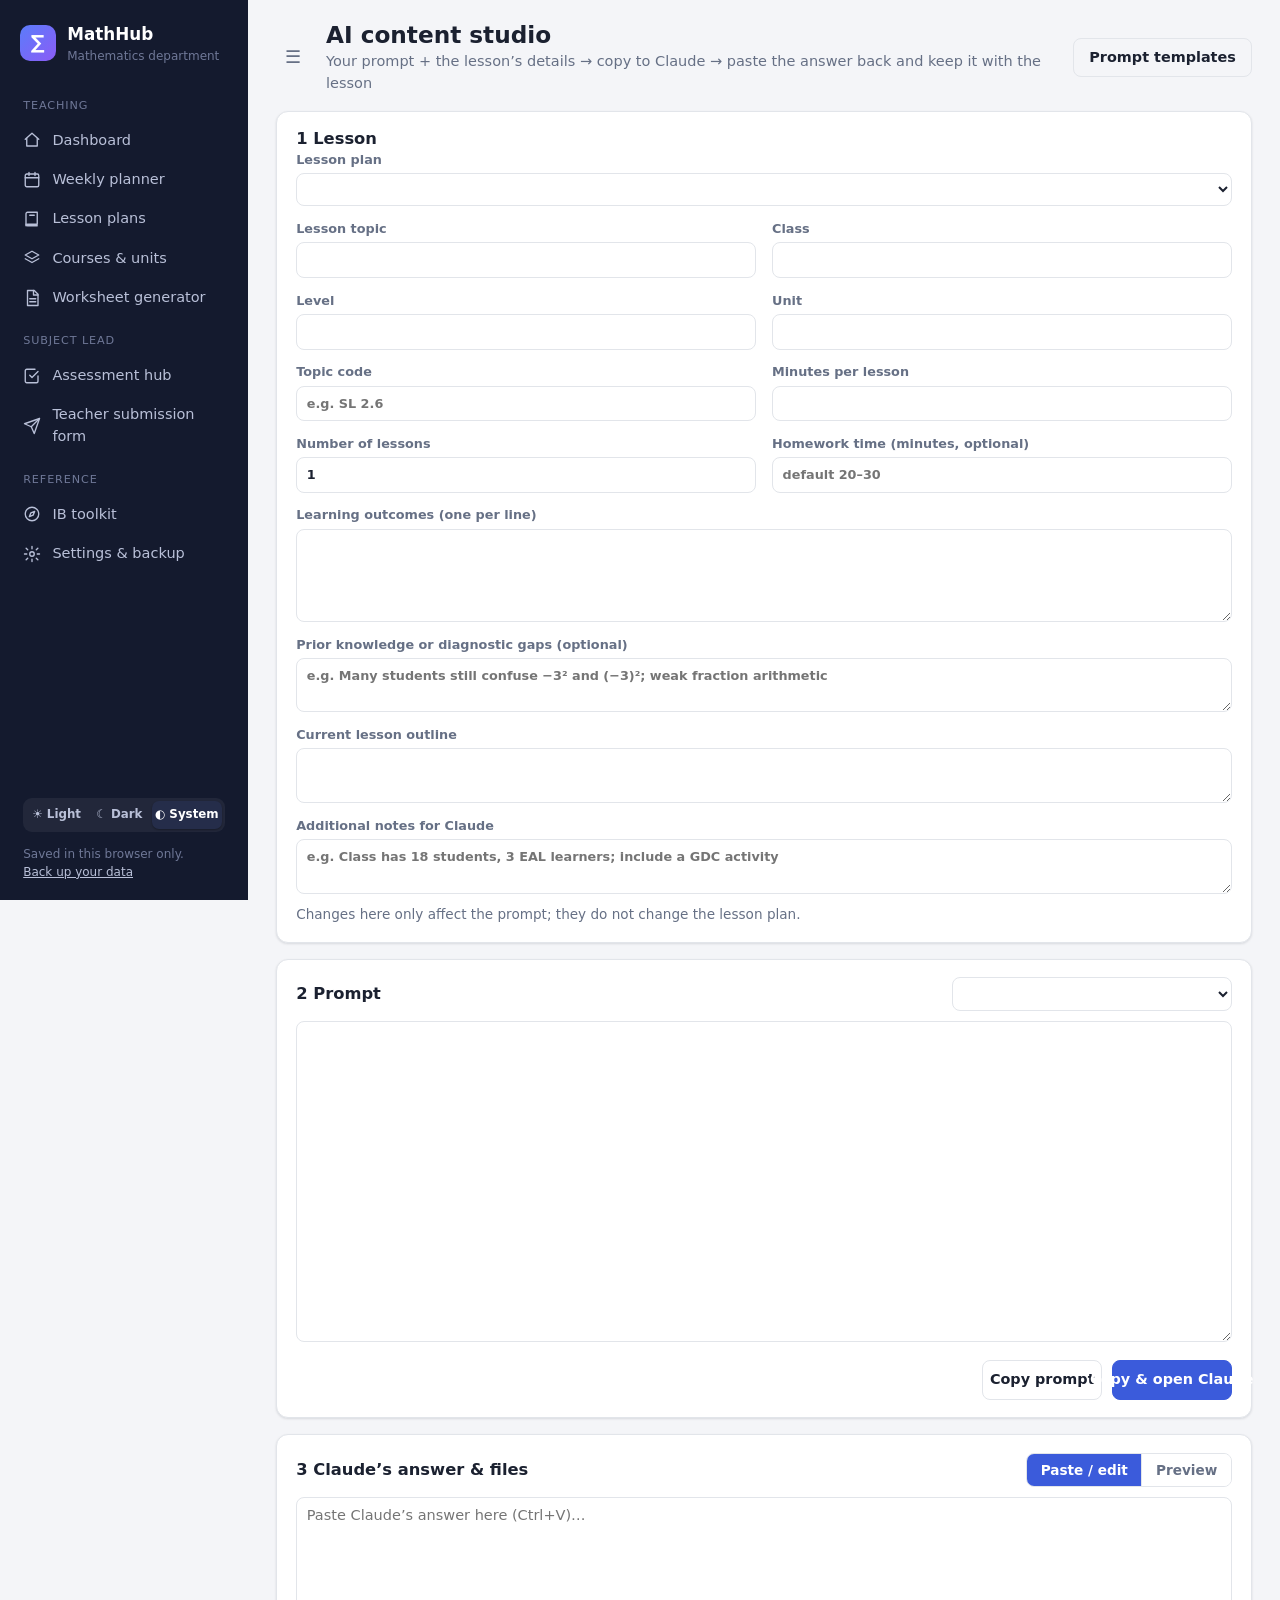
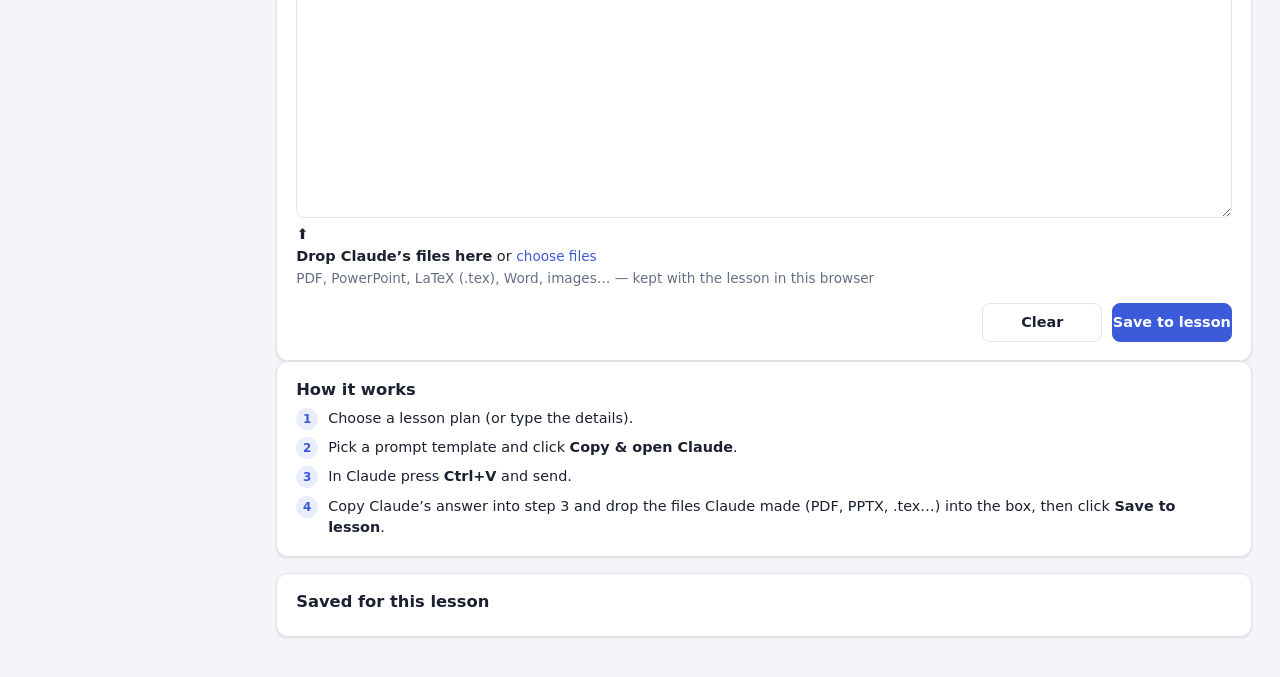
==== ai.html @ 3f156310 "Add files via upload" ====
<!DOCTYPE html>
<html lang="en">
<head>
  <meta charset="UTF-8">
  <meta name="viewport" content="width=device-width, initial-scale=1">
  <title>AI content studio · MathHub</title>
  <link rel="stylesheet" href="assets/css/style.css">
  <script>try{var t=localStorage.getItem("mathhub.theme");if(t==="light"||t==="dark")document.documentElement.dataset.theme=t;}catch(e){}</script>
</head>
<body data-page="ai">
<div class="app">
  <aside class="sidebar" id="sidebar"></aside>
  <div class="main">
    <header class="topbar">
      <button class="icon-btn menu-btn" id="menuBtn" aria-label="Open menu">☰</button>
      <div class="topbar-title">
        <h1>AI content studio</h1>
        <p class="muted">Your prompt + the lesson’s details → copy to Claude → paste the answer back and keep it with the lesson</p>
      </div>
      <div class="topbar-actions">
        <button class="btn btn-ghost" id="manageTpl">Prompt templates</button>
      </div>
    </header>
    <main class="content">
      <div class="bl-layout">
        <div class="stack">
          <section class="card">
            <h2 class="bl-step"><span>1</span> Lesson</h2>
            <div class="form-grid">
              <label class="span-2">Lesson plan<select id="fLesson"></select></label>
              <label>Lesson topic<input data-v="topic"></label>
              <label>Class<input data-v="class"></label>
              <label>Level<input data-v="level"></label>
              <label>Unit<input data-v="unit"></label>
              <label>Topic code<input data-v="code" placeholder="e.g. SL 2.6"></label>
              <label>Minutes per lesson<input data-v="duration" type="number" min="5" step="5"></label>
              <label>Number of lessons<input data-v="lessons" type="number" min="1" max="20" value="1"></label>
              <label>Homework time (minutes, optional)<input data-v="homework" placeholder="default 20–30"></label>
              <label class="span-2">Learning outcomes (one per line)<textarea data-v="outcomes" rows="4"></textarea></label>
              <label class="span-2">Prior knowledge or diagnostic gaps (optional)<textarea data-v="prior" rows="2" placeholder="e.g. Many students still confuse −3² and (−3)²; weak fraction arithmetic"></textarea></label>
              <label class="span-2">Current lesson outline<textarea data-v="outline" rows="2"></textarea></label>
              <label class="span-2">Additional notes for Claude<textarea data-v="extra" rows="2" placeholder="e.g. Class has 18 students, 3 EAL learners; include a GDC activity"></textarea></label>
            </div>
            <p class="muted small" style="margin:.6rem 0 0">Changes here only affect the prompt; they do not change the lesson plan.</p>
          </section>

          <section class="card">
            <div class="card-head" style="margin-bottom:.6rem">
              <h2 class="bl-step"><span>2</span> Prompt</h2>
              <select id="fTemplate" aria-label="Prompt template" style="max-width:280px"></select>
            </div>
            <div id="missing"></div>
            <textarea id="promptOut" rows="14" readonly aria-label="Prompt to send to Claude"></textarea>
            <div class="form-row" style="margin-top:.7rem;align-items:center">
              <span class="small muted" id="promptInfo"></span>
              <span class="grow"></span>
              <button class="btn btn-ghost" id="copyPrompt" style="flex:0">Copy prompt</button>
              <button class="btn btn-primary" id="copyOpen" style="flex:0">Copy &amp; open Claude</button>
            </div>
          </section>

          <section class="card">
            <div class="card-head" style="margin-bottom:.6rem">
              <h2 class="bl-step"><span>3</span> Claude’s answer &amp; files</h2>
              <div class="seg" id="viewSeg" role="group" aria-label="View">
                <button type="button" data-view="edit" class="active">Paste / edit</button>
                <button type="button" data-view="preview">Preview</button>
              </div>
            </div>
            <textarea id="result" rows="14" placeholder="Paste Claude’s answer here (Ctrl+V)…"></textarea>
            <div id="resultPreview" class="md-view" hidden></div>
            <div class="dropzone" id="dropzone" tabindex="0" role="button" aria-label="Add files from Claude">
              <input type="file" id="fileInput" multiple hidden>
              <div class="dz-icon" aria-hidden="true">⬆</div>
              <div><strong>Drop Claude’s files here</strong> or <span class="link">choose files</span></div>
              <div class="small muted">PDF, PowerPoint, LaTeX (.tex), Word, images… — kept with the lesson in this browser</div>
            </div>
            <ul class="file-list" id="pending"></ul>
            <div class="form-row" style="margin-top:.7rem;justify-content:flex-end">
              <button class="btn btn-ghost" id="clearResult" style="flex:0">Clear</button>
              <button class="btn btn-primary" id="saveResult" style="flex:0">Save to lesson</button>
            </div>
          </section>
        </div>

        <aside class="stack bl-side">
          <section class="card">
            <h2 style="margin-bottom:.5rem">How it works</h2>
            <ol class="steps" style="margin:0">
              <li>Choose a lesson plan (or type the details).</li>
              <li>Pick a prompt template and click <strong>Copy &amp; open Claude</strong>.</li>
              <li>In Claude press <strong>Ctrl+V</strong> and send.</li>
              <li>Copy Claude’s answer into step 3 and drop the files Claude made (PDF, PPTX, .tex…) into the box, then click <strong>Save to lesson</strong>.</li>
            </ol>
          </section>
          <section class="card">
            <h2 style="margin-bottom:.4rem">Saved for this lesson</h2>
            <div id="saved"></div>
          </section>
        </aside>
      </div>
    </main>
  </div>
</div>
<script src="assets/js/core.js"></script>
<script src="assets/js/curricula.js"></script>
<script src="assets/js/prompts.js"></script>
<script src="assets/js/ai.js"></script>
</body>
</html>
---- assets/css/style.css ----
/* ============================================================
   MathHub — shared styles
   ============================================================ */
:root {
  --bg: #f4f5f8;
  --surface: #ffffff;
  --surface-2: #f7f8fa;
  --surface-3: #eef0f4;
  --text: #1b2130;
  --muted: #667085;
  --faint: #98a2b3;
  --border: #e2e5ea;
  --primary: #3b5bdb;
  --primary-hover: #2f4bc2;
  --primary-soft: #eaeefc;
  --on-primary: #ffffff;
  --danger: #d64545;
  --danger-soft: #fdecec;
  --success: #23945f;
  --success-soft: #e5f5ec;
  --warning: #b86e00;
  --warning-soft: #fdf3e1;
  --info: #2574b8;
  --info-soft: #e6f0fa;
  --sidebar-bg: #141a2e;
  --sidebar-text: #b9c0d8;
  --sidebar-muted: #6f7897;
  --sidebar-active: #252d4a;
  --radius: 12px;
  --radius-sm: 8px;
  --shadow: 0 1px 2px rgba(16, 24, 40, .05), 0 1px 3px rgba(16, 24, 40, .07);
  --shadow-lg: 0 24px 48px rgba(16, 24, 40, .22);
  color-scheme: light;
}
/* Dark palette: chosen explicitly (data-theme="dark"), or by the system unless Light was chosen. */
:root[data-theme="dark"] {
  --bg: #0f1320;
  --surface: #171c2b;
  --surface-2: #1c2233;
  --surface-3: #242b3f;
  --text: #e6e9f2;
  --muted: #9aa3b8;
  --faint: #6c7590;
  --border: #2a3147;
  --primary: #7b95ff;
  --primary-hover: #93a8ff;
  --primary-soft: #232c4f;
  --on-primary: #0f1320;
  --danger: #f07171;
  --danger-soft: #3a1f25;
  --success: #4cc38a;
  --success-soft: #173226;
  --warning: #f0b04f;
  --warning-soft: #35291a;
  --info: #62a8ea;
  --info-soft: #16283c;
  --sidebar-bg: #0b0e18;
  --sidebar-active: #1d2438;
  --shadow: none;
  color-scheme: dark;
}
@media (prefers-color-scheme: dark) {
  :root:not([data-theme="light"]) {
    --bg: #0f1320;
    --surface: #171c2b;
    --surface-2: #1c2233;
    --surface-3: #242b3f;
    --text: #e6e9f2;
    --muted: #9aa3b8;
    --faint: #6c7590;
    --border: #2a3147;
    --primary: #7b95ff;
    --primary-hover: #93a8ff;
    --primary-soft: #232c4f;
    --on-primary: #0f1320;
    --danger: #f07171;
    --danger-soft: #3a1f25;
    --success: #4cc38a;
    --success-soft: #173226;
    --warning: #f0b04f;
    --warning-soft: #35291a;
    --info: #62a8ea;
    --info-soft: #16283c;
    --sidebar-bg: #0b0e18;
    --sidebar-active: #1d2438;
    --shadow: none;
    color-scheme: dark;
  }
}

* { box-sizing: border-box; }
html { -webkit-text-size-adjust: 100%; }
body {
  margin: 0;
  font-family: "Segoe UI", system-ui, -apple-system, Roboto, "Helvetica Neue", Arial, sans-serif;
  font-size: 14.5px;
  line-height: 1.5;
  color: var(--text);
  background: var(--bg);
}
h1, h2, h3, h4 { margin: 0; line-height: 1.25; }
h1 { font-size: 1.45rem; font-weight: 700; }
h2 { font-size: 1.02rem; font-weight: 650; }
h3 { font-size: .95rem; font-weight: 650; }
p { margin: 0 0 .6rem; }
a { color: var(--primary); }
small { font-size: .8em; }
.muted { color: var(--muted); }
.faint { color: var(--faint); }
.small { font-size: .85rem; }
.nowrap { white-space: nowrap; }
.hidden, [hidden] { display: none !important; }
.sr-only { position: absolute; width: 1px; height: 1px; overflow: hidden; clip: rect(0 0 0 0); }

/* ---------- App shell ---------- */
.app { display: flex; min-height: 100vh; }
.sidebar {
  width: 248px; flex: 0 0 248px;
  background: var(--sidebar-bg); color: var(--sidebar-text);
  display: flex; flex-direction: column;
  position: sticky; top: 0; height: 100vh; overflow-y: auto;
  padding: 1rem .75rem;
}
.brand { display: flex; align-items: center; gap: .7rem; padding: .35rem .5rem 1.1rem; text-decoration: none; color: #fff; }
.brand-mark {
  width: 36px; height: 36px; border-radius: 10px; display: grid; place-items: center;
  background: linear-gradient(135deg, #5b7cfa, #8b5cf6); color: #fff; font-size: 1.2rem; font-weight: 700;
}
.brand strong { display: block; font-size: 1.05rem; }
.brand small { display: block; color: var(--sidebar-muted); font-size: .75rem; max-width: 160px; overflow: hidden; text-overflow: ellipsis; white-space: nowrap; }
.nav-section { font-size: .7rem; text-transform: uppercase; letter-spacing: .08em; color: var(--sidebar-muted); padding: 1rem .7rem .35rem; }
.nav-link {
  display: flex; align-items: center; gap: .7rem; padding: .55rem .7rem; border-radius: 8px;
  color: var(--sidebar-text); text-decoration: none; font-weight: 500;
}
.nav-link:hover { background: rgba(255, 255, 255, .05); color: #fff; }
.nav-link.active { background: var(--sidebar-active); color: #fff; }
.nav-link.active .ico { color: #8fa5ff; }
.nav-count { margin-left: auto; background: #d64545; color: #fff; border-radius: 999px; font-size: .7rem; padding: 0 .45rem; font-weight: 700; }
.sidebar-foot { margin-top: auto; padding: 1rem .7rem .2rem; font-size: .75rem; color: var(--sidebar-muted); }
.sidebar-foot a { color: var(--sidebar-text); }
.theme-switch { display: flex; gap: 2px; padding: 3px; border-radius: 9px; background: rgba(255, 255, 255, .06); margin-bottom: .8rem; }
.theme-switch button {
  flex: 1; border: 0; background: transparent; color: var(--sidebar-text); font: inherit; font-size: .74rem; font-weight: 600;
  padding: .32rem .2rem; border-radius: 7px; cursor: pointer; white-space: nowrap;
}
.theme-switch button:hover { color: #fff; }
.theme-switch button.active { background: var(--sidebar-active); color: #fff; box-shadow: 0 1px 2px rgba(0, 0, 0, .3); }
.plain-head .theme-switch { margin: 0 0 0 auto; background: var(--surface-3); flex: 0 0 auto; }
.plain-head .theme-switch button { color: var(--muted); padding-inline: .6rem; }
.plain-head .theme-switch button:hover { color: var(--text); }
.plain-head .theme-switch button.active { background: var(--surface); color: var(--text); }
@media (max-width: 560px) { .plain-head { flex-wrap: wrap; } .plain-head .theme-switch button span { display: none; } }
.ico { width: 18px; height: 18px; flex: 0 0 18px; }

.main { flex: 1; min-width: 0; display: flex; flex-direction: column; }
.topbar {
  display: flex; align-items: center; gap: 1rem; flex-wrap: wrap;
  padding: 1.25rem 1.75rem 1rem;
}
.topbar-title { flex: 1; min-width: 200px; }
.topbar-title p { margin: .15rem 0 0; }
.topbar-actions { display: flex; gap: .5rem; flex-wrap: wrap; }
.menu-btn { display: none; }
.content { padding: 0 1.75rem 2.5rem; }
.scrim { display: none; }

@media (max-width: 960px) {
  .sidebar { position: fixed; left: 0; top: 0; z-index: 60; transform: translateX(-100%); transition: transform .2s ease; }
  body.nav-open .sidebar { transform: none; }
  body.nav-open .scrim { display: block; position: fixed; inset: 0; background: rgba(0, 0, 0, .4); z-index: 50; }
  .menu-btn { display: inline-grid; }
  .topbar { padding: 1rem 1rem .75rem; }
  .content { padding: 0 1rem 2rem; }
}

/* ---------- Buttons & inputs ---------- */
.btn {
  display: inline-flex; align-items: center; justify-content: center; gap: .4rem;
  font: inherit; font-weight: 600; font-size: .9rem;
  padding: .5rem .95rem; border-radius: var(--radius-sm); border: 1px solid var(--border);
  background: var(--surface); color: var(--text); cursor: pointer; text-decoration: none; white-space: nowrap;
}
.btn:hover { background: var(--surface-3); }
.btn-primary { background: var(--primary); border-color: var(--primary); color: var(--on-primary); }
.btn-primary:hover { background: var(--primary-hover); }
.btn-soft { background: var(--primary-soft); border-color: transparent; color: var(--primary); }
.btn-soft:hover { background: var(--primary-soft); filter: brightness(.97); }
.btn-ghost { background: transparent; }
.btn-danger { background: var(--danger); border-color: var(--danger); color: #fff; }
.btn-danger-ghost { background: transparent; color: var(--danger); border-color: transparent; }
.btn-danger-ghost:hover { background: var(--danger-soft); }
.btn-sm { padding: .3rem .6rem; font-size: .8rem; }
.btn:disabled { opacity: .5; cursor: not-allowed; }
.icon-btn {
  display: inline-grid; place-items: center; width: 34px; height: 34px; border-radius: 8px;
  border: 1px solid transparent; background: transparent; color: var(--muted); cursor: pointer; font-size: 1.15rem; line-height: 1;
}
.icon-btn:hover { background: var(--surface-3); color: var(--text); }
.icon-btn.sm { width: 26px; height: 26px; font-size: 1rem; }
.link { background: none; border: 0; padding: 0; font: inherit; font-size: .85rem; color: var(--primary); cursor: pointer; text-decoration: none; }
.link:hover { text-decoration: underline; }

input, select, textarea {
  font: inherit; color: var(--text); background: var(--surface);
  border: 1px solid var(--border); border-radius: var(--radius-sm); padding: .45rem .6rem; width: 100%;
}
textarea { resize: vertical; min-height: 2.4rem; }
input:focus, select:focus, textarea:focus, .btn:focus-visible, .icon-btn:focus-visible, [tabindex]:focus-visible {
  outline: 2px solid var(--primary); outline-offset: 1px;
}
input[type=checkbox], input[type=radio] { width: auto; accent-color: var(--primary); }
label { display: flex; flex-direction: column; gap: .25rem; font-size: .8rem; font-weight: 600; color: var(--muted); }
label.inline { flex-direction: row; align-items: center; gap: .45rem; font-weight: 500; color: var(--text); font-size: .88rem; }
.form-grid { display: grid; grid-template-columns: 1fr 1fr; gap: .8rem 1rem; }
.form-grid .span-2 { grid-column: 1 / -1; }
.form-row { display: flex; gap: .6rem; flex-wrap: wrap; align-items: flex-end; }
.form-row > * { flex: 1; min-width: 120px; }
@media (max-width: 640px) { .form-grid { grid-template-columns: 1fr; } }

.chip-group { display: flex; flex-wrap: wrap; gap: .4rem; }
.chip-check {
  display: inline-flex; flex-direction: row; align-items: center; gap: .35rem; font-weight: 500; font-size: .82rem; color: var(--text);
  border: 1px solid var(--border); border-radius: 999px; padding: .25rem .7rem .25rem .5rem; cursor: pointer; background: var(--surface);
}
.chip-check:has(input:checked) { background: var(--primary-soft); border-color: var(--primary); color: var(--primary); }
.chip { display: inline-block; font-size: .75rem; padding: .1rem .55rem; border-radius: 999px; background: var(--surface-3); color: var(--muted); font-weight: 600; }

/* ---------- Cards & layout ---------- */
.card { background: var(--surface); border: 1px solid var(--border); border-radius: var(--radius); box-shadow: var(--shadow); padding: 1.1rem 1.2rem; min-width: 0; }
.card-head { display: flex; align-items: center; justify-content: space-between; gap: .75rem; margin-bottom: .8rem; flex-wrap: wrap; }
.card-head p { margin: .15rem 0 0; }
.grid-2 { display: grid; grid-template-columns: repeat(2, minmax(0, 1fr)); gap: 1rem; }
.grid-3 { display: grid; grid-template-columns: repeat(3, minmax(0, 1fr)); gap: 1rem; }
@media (max-width: 1100px) { .grid-3 { grid-template-columns: repeat(2, minmax(0, 1fr)); } }
@media (max-width: 760px) { .grid-2, .grid-3 { grid-template-columns: 1fr; } }
.stack { display: flex; flex-direction: column; gap: 1rem; }
.toolbar { display: flex; gap: .6rem; flex-wrap: wrap; align-items: center; margin-bottom: 1rem; }
.toolbar .grow { flex: 1; }
.toolbar select, .toolbar input { width: auto; min-width: 140px; }
.empty { color: var(--muted); padding: 1rem 0; text-align: center; font-size: .9rem; list-style: none; }
.empty-hint { background: var(--warning-soft); color: var(--text); border-radius: var(--radius-sm); padding: .65rem .85rem; font-size: .88rem; margin-bottom: .75rem; }
.divider { height: 1px; background: var(--border); margin: 1rem 0; }

.banner {
  display: flex; gap: 1rem; align-items: center; flex-wrap: wrap;
  background: linear-gradient(120deg, var(--primary-soft), var(--surface));
  border: 1px solid var(--border); border-radius: var(--radius); padding: 1rem 1.2rem; margin-bottom: 1rem;
}
.banner > div { flex: 1; min-width: 240px; }
.banner h2 { margin-bottom: .2rem; }

/* ---------- Badges ---------- */
.badge { display: inline-flex; align-items: center; gap: .3rem; font-size: .72rem; font-weight: 700; padding: .12rem .5rem; border-radius: 999px; white-space: nowrap; }
.tone-neutral { background: var(--surface-3); color: var(--muted); }
.tone-info { background: var(--info-soft); color: var(--info); }
.tone-warning { background: var(--warning-soft); color: var(--warning); }
.tone-danger { background: var(--danger-soft); color: var(--danger); }
.tone-success { background: var(--success-soft); color: var(--success); }
.course-tag {
  display: inline-flex; align-items: center; gap: .35rem; font-size: .72rem; font-weight: 700; white-space: nowrap;
  padding: .12rem .5rem; border-radius: 6px; color: var(--c); background: color-mix(in srgb, var(--c) 14%, transparent);
}
.course-tag::before { content: ""; width: 7px; height: 7px; border-radius: 50%; background: var(--c); }
.dot { display: inline-block; width: 8px; height: 8px; border-radius: 50%; background: var(--faint); flex: 0 0 8px; }
.dot.tone-info { background: var(--info); }
.dot.tone-success { background: var(--success); }
.dot.tone-warning { background: var(--warning); }

/* ---------- Progress ---------- */
.progress { height: 8px; background: var(--surface-3); border-radius: 999px; overflow: hidden; }
.progress > span { display: block; height: 100%; background: var(--c, var(--primary)); border-radius: 999px; transition: width .3s; }

/* ---------- Stats ---------- */
.stats { display: grid; grid-template-columns: repeat(auto-fit, minmax(170px, 1fr)); gap: 1rem; margin-bottom: 1rem; }
.stat { background: var(--surface); border: 1px solid var(--border); border-radius: var(--radius); padding: .9rem 1.1rem; box-shadow: var(--shadow); text-decoration: none; color: inherit; display: block; }
.stat:hover { border-color: var(--primary); }
.stat-label { font-size: .78rem; color: var(--muted); font-weight: 600; }
.stat-value { font-size: 1.7rem; font-weight: 700; margin-top: .15rem; font-variant-numeric: tabular-nums; }
.stat-sub { font-size: .78rem; color: var(--muted); }
.stat.alert .stat-value { color: var(--danger); }

/* ---------- Dashboard ---------- */
.dash-grid { display: grid; grid-template-columns: repeat(3, minmax(0, 1fr)); gap: 1rem; align-items: start; }
.dash-grid .span-2 { grid-column: span 2; }
.dash-col { display: flex; flex-direction: column; gap: 1rem; min-width: 0; }
@media (max-width: 1150px) { .dash-grid { grid-template-columns: 1fr 1fr; } }
@media (max-width: 760px) { .dash-grid { grid-template-columns: 1fr; } .dash-grid .span-2 { grid-column: auto; } }

.sched { list-style: none; margin: 0; padding: 0; display: flex; flex-direction: column; gap: .4rem; }
.sched-row { display: flex; gap: .9rem; align-items: stretch; }
.sched-time { width: 54px; flex: 0 0 54px; font-weight: 700; font-size: .85rem; font-variant-numeric: tabular-nums; padding-top: .55rem; }
.sched-time small { display: block; color: var(--faint); font-weight: 500; }
.sched-body {
  flex: 1; min-width: 0; border-left: 4px solid var(--c, var(--border)); background: var(--surface-2);
  border-radius: 0 var(--radius-sm) var(--radius-sm) 0; padding: .5rem .75rem; display: flex; align-items: center; gap: .75rem; flex-wrap: wrap;
}
.sched-row.free .sched-body { background: transparent; border-left-color: var(--border); padding-block: .3rem; }
.sched-row.free .sched-time { padding-top: .3rem; color: var(--faint); }
.sched-class { font-weight: 700; min-width: 70px; }
.sched-lesson { flex: 1; min-width: 160px; text-align: left; background: none; border: 0; padding: 0; font: inherit; color: var(--text); cursor: pointer; display: flex; align-items: center; gap: .45rem; }
.sched-lesson:hover span { text-decoration: underline; }

.task-form { display: grid; grid-template-columns: 1fr auto; gap: .45rem; margin-bottom: .75rem; }
.task-form .task-opts { grid-column: 1 / -1; display: flex; gap: .45rem; }
.task-form .task-opts > * { flex: 1; }
.task-list { list-style: none; margin: 0; padding: 0; max-height: 360px; overflow-y: auto; }
.task { display: flex; align-items: center; gap: .6rem; padding: .45rem .15rem; border-bottom: 1px solid var(--border); }
.task:last-child { border-bottom: 0; }
.task-text { flex: 1; min-width: 0; overflow-wrap: anywhere; }
.task.done .task-text { text-decoration: line-through; color: var(--faint); }
.task.pri-high .task-text::before { content: "!"; color: var(--danger); font-weight: 800; margin-right: .35rem; }
.task-due { font-size: .75rem; color: var(--muted); white-space: nowrap; }
.task-due.overdue { color: var(--danger); font-weight: 700; }
.task .icon-btn { opacity: .4; }
.task:hover .icon-btn { opacity: 1; }

.note-area { min-height: 130px; }
.save-state { font-size: .75rem; color: var(--faint); }

.agenda { list-style: none; margin: 0; padding: 0; }
.agenda-day { font-size: .75rem; font-weight: 700; text-transform: uppercase; letter-spacing: .05em; color: var(--muted); margin: .8rem 0 .35rem; }
.agenda-day:first-child { margin-top: 0; }
.agenda-item { display: flex; align-items: center; gap: .6rem; padding: .3rem 0; font-size: .9rem; }
.agenda-kind { font-size: .7rem; font-weight: 700; color: var(--muted); width: 72px; flex: 0 0 72px; }

.course-progress { display: flex; flex-direction: column; gap: .85rem; }
.course-progress a { text-decoration: none; color: inherit; display: block; }
.cp-top { display: flex; justify-content: space-between; gap: .5rem; font-size: .88rem; margin-bottom: .3rem; }

.quick-grid { display: grid; grid-template-columns: 1fr 1fr; gap: .5rem; }
.quick { display: flex; flex-direction: column; gap: .15rem; padding: .7rem .8rem; border: 1px solid var(--border); border-radius: var(--radius-sm); text-decoration: none; color: var(--text); background: var(--surface-2); }
.quick:hover { border-color: var(--primary); }
.quick strong { font-size: .88rem; }
.quick span { font-size: .75rem; color: var(--muted); }

.review-list { list-style: none; margin: 0; padding: 0; }
.review-list li { display: flex; gap: .6rem; align-items: center; padding: .5rem 0; border-bottom: 1px solid var(--border); }
.review-list li:last-child { border-bottom: 0; }
.review-list a { color: var(--text); text-decoration: none; font-weight: 600; }
.review-list .grow { flex: 1; min-width: 0; }

/* ---------- Tables ---------- */
.table-wrap { overflow-x: auto; border: 1px solid var(--border); border-radius: var(--radius); background: var(--surface); }
.table { width: 100%; border-collapse: collapse; font-size: .88rem; }
.table th { text-align: left; font-size: .75rem; text-transform: uppercase; letter-spacing: .04em; color: var(--muted); font-weight: 700; background: var(--surface-2); }
.table th, .table td { padding: .6rem .8rem; border-bottom: 1px solid var(--border); vertical-align: middle; }
.table tr:last-child td { border-bottom: 0; }
.table tbody tr.clickable { cursor: pointer; }
.table tbody tr.clickable:hover { background: var(--surface-2); }
.table .num { text-align: right; font-variant-numeric: tabular-nums; }

/* ---------- Tabs ---------- */
.tabs { display: flex; gap: .3rem; border-bottom: 1px solid var(--border); margin-bottom: 1.1rem; overflow-x: auto; }
.tab {
  background: none; border: 0; border-bottom: 3px solid transparent; padding: .6rem .9rem; font: inherit; font-weight: 600;
  color: var(--muted); cursor: pointer; white-space: nowrap; display: inline-flex; align-items: center; gap: .45rem;
}
.tab:hover { color: var(--text); }
.tab.active { color: var(--text); border-bottom-color: var(--c, var(--primary)); }

/* ---------- Modal ---------- */
dialog.modal {
  border: 0; padding: 0; border-radius: 16px; width: min(640px, calc(100vw - 2rem)); max-height: calc(100vh - 2rem);
  background: var(--surface); color: var(--text); box-shadow: var(--shadow-lg);
}
dialog.modal.wide { width: min(960px, calc(100vw - 2rem)); }
dialog.modal::backdrop { background: rgba(10, 14, 28, .5); }
.modal-inner { display: flex; flex-direction: column; max-height: calc(100vh - 2rem); }
.modal-head { display: flex; align-items: center; justify-content: space-between; gap: 1rem; padding: 1rem 1.25rem; border-bottom: 1px solid var(--border); }
.modal-body { padding: 1.1rem 1.25rem; overflow-y: auto; }
.modal-foot { display: flex; gap: .5rem; justify-content: flex-end; padding: .85rem 1.25rem; border-top: 1px solid var(--border); flex-wrap: wrap; }
.modal-foot .spacer { flex: 1; }

/* ---------- Toast ---------- */
.toasts { position: fixed; bottom: 1.25rem; right: 1.25rem; z-index: 999; display: flex; flex-direction: column; gap: .5rem; }
.toast { background: #1b2130; color: #fff; padding: .65rem 1rem; border-radius: 10px; box-shadow: var(--shadow-lg); font-size: .9rem; animation: toast-in .2s ease; max-width: 360px; }
.toast.error { background: #b83232; }
.toast.success { background: #1e7d50; }
@keyframes toast-in { from { opacity: 0; transform: translateY(8px); } }

/* ---------- Planner ---------- */
.week-nav { display: flex; align-items: center; gap: .4rem; flex-wrap: wrap; }
.week-label { font-weight: 700; min-width: 200px; text-align: center; }
.planner-wrap { overflow-x: auto; border: 1px solid var(--border); border-radius: var(--radius); background: var(--surface); }
.planner { width: 100%; border-collapse: collapse; table-layout: fixed; min-width: 820px; }
.planner th, .planner td { border: 1px solid var(--border); vertical-align: top; }
.planner thead th { padding: .6rem; font-size: .85rem; background: var(--surface-2); }
.planner thead th small { display: block; color: var(--muted); font-weight: 500; }
.planner thead th.is-today { background: var(--primary-soft); color: var(--primary); }
.planner .period-cell { width: 110px; padding: .55rem .6rem; text-align: left; font-size: .8rem; background: var(--surface-2); }
.planner .period-cell small { display: block; color: var(--muted); font-weight: 500; }
.pcell { height: 84px; padding: .45rem .55rem; cursor: pointer; position: relative; font-size: .82rem; }
.pcell:hover { background: var(--surface-2); }
.pcell.slot { border-left: 4px solid var(--c); background: color-mix(in srgb, var(--c) 6%, var(--surface)); }
.pcell.slot:hover { background: color-mix(in srgb, var(--c) 12%, var(--surface)); }
.pcell-class { font-weight: 700; color: var(--c); font-size: .78rem; }
.pcell-title { font-weight: 600; margin-top: .15rem; display: -webkit-box; -webkit-line-clamp: 2; -webkit-box-orient: vertical; overflow: hidden; }
.pcell-empty { color: var(--faint); font-style: italic; margin-top: .15rem; }
.pcell .add-hint { position: absolute; inset: 0; display: grid; place-items: center; color: var(--faint); font-size: 1.3rem; opacity: 0; }
.pcell:hover .add-hint { opacity: 1; }
.pcell .badge { margin-top: .3rem; }
.planner .notes-row td { padding: .4rem; }
.planner .notes-row textarea { font-size: .8rem; min-height: 70px; border-style: dashed; }
.planner td.is-today { box-shadow: inset 0 0 0 2px var(--primary-soft); }

.week-scroll { overflow-x: auto; padding-bottom: .4rem; }
.week-grid { display: grid; gap: .75rem; min-width: 960px; align-items: start; }
.day-col { background: var(--surface); border: 1px solid var(--border); border-radius: var(--radius); box-shadow: var(--shadow); min-width: 0; }
.day-col.is-today { border-color: var(--primary); box-shadow: 0 0 0 2px var(--primary-soft); }
.day-head { padding: .65rem .8rem; border-bottom: 1px solid var(--border); display: flex; flex-wrap: wrap; align-items: baseline; gap: .1rem .45rem; background: var(--surface-2); border-radius: var(--radius) var(--radius) 0 0; }
.day-col.is-today .day-head { background: var(--primary-soft); color: var(--primary); }
.day-head span { color: var(--muted); font-size: .85rem; }
.day-head small { flex-basis: 100%; color: var(--faint); font-size: .72rem; }
.day-body { padding: .55rem; display: flex; flex-direction: column; gap: .45rem; }
.slot {
  border: 1px solid var(--border); border-left: 4px solid var(--c, var(--border)); border-radius: var(--radius-sm);
  padding: .45rem .55rem; cursor: pointer; font-size: .82rem; background: color-mix(in srgb, var(--c, transparent) 6%, var(--surface));
}
.slot:hover { background: color-mix(in srgb, var(--c, var(--faint)) 13%, var(--surface)); }
.slot-top { display: flex; justify-content: space-between; gap: .4rem; }
.slot-time { font-weight: 700; font-variant-numeric: tabular-nums; font-size: .78rem; }
.slot-div { color: var(--muted); font-size: .72rem; font-weight: 600; }
.slot-class { font-weight: 700; color: var(--c); margin-top: .1rem; }
.slot-title { font-weight: 600; margin: .1rem 0 .25rem; }
.slot-empty { color: var(--faint); font-style: italic; }
.slot.free { display: flex; align-items: center; gap: .5rem; border-style: dashed; border-left-width: 1px; background: transparent; color: var(--faint); padding-block: .3rem; }
.slot.free .slot-plus { margin-left: auto; font-size: 1rem; }
.slot.free:hover { color: var(--text); background: var(--surface-2); }
.day-add { justify-content: center; border-style: dashed; color: var(--muted); }
.day-note { font-size: .8rem; min-height: 64px; border-style: dashed; }

/* timeline view */
.seg { display: inline-flex; border: 1px solid var(--border); border-radius: 8px; overflow: hidden; }
.seg button { border: 0; background: var(--surface); padding: .38rem .85rem; font: inherit; font-size: .85rem; font-weight: 600; color: var(--muted); cursor: pointer; }
.seg button + button { border-left: 1px solid var(--border); }
.seg button.active { background: var(--primary); color: var(--on-primary); }
.week-grid.timeline { gap: .5rem .6rem; }
.tl-headcell .day-head { border-bottom: 0; border-radius: var(--radius); }
.tl-axis { position: relative; }
.tl-tick { position: absolute; right: 6px; transform: translateY(-50%); font-size: .72rem; font-weight: 600; color: var(--muted); font-variant-numeric: tabular-nums; }
.tl-day {
  position: relative; border: 1px solid var(--border); border-radius: var(--radius-sm);
  background-color: var(--surface); background-repeat: repeat;
  background-image: linear-gradient(to bottom, var(--border) 1px, transparent 1px),
    linear-gradient(to bottom, color-mix(in srgb, var(--border) 45%, transparent) 1px, transparent 1px);
}
.tl-day.is-today { border-color: var(--primary); box-shadow: 0 0 0 2px var(--primary-soft); }
.slot.tl-block { position: absolute; margin: 0; padding: .2rem .4rem; font-size: .74rem; line-height: 1.25; overflow: hidden; z-index: 1; display: flex; flex-direction: column; gap: .05rem; box-shadow: var(--shadow); }
.tl-line { white-space: nowrap; overflow: hidden; text-overflow: ellipsis; }
.tl-line .slot-class { margin: 0; }
.tl-line .slot-time { font-size: .72rem; }
.tl-title { font-weight: 600; overflow: hidden; display: -webkit-box; -webkit-line-clamp: 2; -webkit-box-orient: vertical; }
.tl-block.tiny { justify-content: center; gap: 0; }
.tl-block.tiny .tl-line .slot-div { display: none; }
.tl-block.tiny .tl-title { -webkit-line-clamp: 1; padding-right: 2.3rem; }
.tl-block.unplanned { background: repeating-linear-gradient(135deg, color-mix(in srgb, var(--c) 10%, var(--surface)) 0 6px, var(--surface) 6px 12px); }
.tl-block.clash { outline: 2px solid var(--danger); outline-offset: -2px; }
.slot.tl-block.free { justify-content: center; align-items: center; font-size: .68rem; padding: 0 .3rem; box-shadow: none; }
.tl-gap {
  position: absolute; left: 4px; right: 4px; z-index: 0; display: grid; place-items: center;
  font-size: .7rem; font-weight: 600; color: var(--faint); border-radius: 6px;
}
.tl-now { position: absolute; left: -1px; right: -1px; height: 2px; background: var(--danger); z-index: 3; pointer-events: none; }
.tl-now::before { content: ""; position: absolute; left: -5px; top: -4px; width: 10px; height: 10px; border-radius: 50%; background: var(--danger); }
.tl-foot { padding: 0; }
/* very short blocks (e.g. a 10-minute event): one compact line, expands on hover/focus */
.slot.tl-block.micro { padding: 0 .35rem; justify-content: center; min-height: 0; }
.tl-micro { font-size: .66rem; line-height: 1.15; white-space: nowrap; overflow: hidden; text-overflow: ellipsis; }
.tl-micro .slot-time { font-size: .64rem; }
.tl-micro .slot-class { margin: 0; }
.tl-micro .micro-loc { color: var(--muted); font-weight: 600; }
.tl-micro .micro-end { display: none; }
.slot.tl-block.micro:hover .micro-end, .slot.tl-block.micro:focus .micro-end { display: inline; }
.slot.tl-block.micro:hover .micro-loc, .slot.tl-block.micro:focus .micro-loc { display: block; margin-top: .1rem; }
.slot.tl-block.micro:hover, .slot.tl-block.micro:focus {
  height: auto !important; min-height: 30px; left: 2px !important; width: calc(100% - 4px) !important;
  z-index: 6; padding: .3rem .45rem; box-shadow: var(--shadow-lg); background: color-mix(in srgb, var(--c) 22%, var(--surface));
}
.slot.tl-block.micro:hover .tl-micro, .slot.tl-block.micro:focus .tl-micro { white-space: normal; overflow: visible; font-size: .74rem; }
.print-grid .slot.tl-block.micro { padding: 0 3px; }
.print-grid .tl-micro, .print-grid .tl-micro .slot-time { font-size: 6.5px; line-height: 1.1; }
.slot.ev-block, .slot.ev-card { background: color-mix(in srgb, var(--c) 20%, var(--surface)); border-color: color-mix(in srgb, var(--c) 45%, var(--border)); border-left-color: var(--c); }
.slot.ev-block:hover, .slot.ev-card:hover { background: color-mix(in srgb, var(--c) 30%, var(--surface)); }
.slot.ev-block .slot-class, .slot.ev-card .slot-class { color: var(--text); }
.tl-day { cursor: copy; }
.tl-day .slot { cursor: pointer; }
.day-add-row { display: flex; gap: .4rem; }
.day-add-row .day-add { flex: 1; }
.color-dot { position: relative; width: 28px; height: 28px; border-radius: 50%; background: var(--c); cursor: pointer; flex-direction: row; }
.color-dot input { position: absolute; opacity: 0; inset: 0; margin: 0; cursor: pointer; }
.color-dot:has(input:checked) { box-shadow: 0 0 0 3px var(--surface), 0 0 0 5px var(--c); }
.color-dot:has(input:focus-visible) { outline: 2px solid var(--primary); outline-offset: 4px; }
.sched-row.event .sched-body { background: color-mix(in srgb, var(--c) 12%, var(--surface-2)); }
.tl-end { position: absolute; right: 5px; bottom: 2px; font-size: .66rem; font-weight: 700; color: var(--muted); font-variant-numeric: tabular-nums; background: inherit; }
.tl-block:not(.tiny) { padding-bottom: .9rem; }
.slot.tl-block.free .tl-end { font-weight: 600; color: var(--faint); }
.tl-block.short .tl-title { -webkit-line-clamp: 1; }
.tl-room { text-align: left; line-height: 1.2; margin: .05rem 0 .1rem; }
.slot-room { display: inline-block; font-size: .66rem; font-weight: 700; color: var(--text); background: var(--surface-3); border-radius: 4px; padding: 0 .3rem; vertical-align: 1px; }

/* ---------- Lessons ---------- */
.lesson-group { margin-bottom: 1.2rem; }
.lesson-group > h3 { font-size: .78rem; text-transform: uppercase; letter-spacing: .06em; color: var(--muted); margin-bottom: .5rem; }
.lesson-card { display: flex; gap: 1rem; align-items: flex-start; background: var(--surface); border: 1px solid var(--border); border-left: 4px solid var(--c); border-radius: var(--radius); padding: .8rem 1rem; margin-bottom: .5rem; }
.lesson-card .grow { flex: 1; min-width: 0; }
.lesson-card h4 { font-size: .98rem; margin-bottom: .2rem; }
.lesson-meta { display: flex; gap: .45rem; align-items: center; flex-wrap: wrap; font-size: .8rem; color: var(--muted); }
.lesson-obj { font-size: .85rem; color: var(--muted); margin-top: .35rem; white-space: pre-line; display: -webkit-box; -webkit-line-clamp: 2; -webkit-box-orient: vertical; overflow: hidden; }
.lesson-actions { display: flex; gap: .25rem; flex-wrap: wrap; }

/* ---------- Courses ---------- */
.course-summary { display: grid; grid-template-columns: repeat(auto-fit, minmax(150px, 1fr)); gap: .8rem; margin-bottom: 1rem; }
.course-summary .card { padding: .8rem 1rem; }
.unit-card { background: var(--surface); border: 1px solid var(--border); border-radius: var(--radius); margin-bottom: .7rem; box-shadow: var(--shadow); }
.unit-card > summary { list-style: none; cursor: pointer; display: flex; gap: .9rem; align-items: center; padding: .85rem 1rem; }
.unit-card > summary::-webkit-details-marker { display: none; }
.unit-num { width: 32px; height: 32px; border-radius: 9px; display: grid; place-items: center; font-weight: 700; background: color-mix(in srgb, var(--c) 15%, transparent); color: var(--c); flex: 0 0 32px; }
.unit-head { flex: 1; min-width: 0; }
.unit-head .progress { margin-top: .45rem; max-width: 320px; }
.unit-sub { font-size: .8rem; color: var(--muted); display: flex; gap: .5rem; flex-wrap: wrap; }
.unit-body { padding: 0 1rem 1rem 3.9rem; display: grid; grid-template-columns: 1.1fr 1fr; gap: 1.2rem; }
@media (max-width: 860px) { .unit-body { grid-template-columns: 1fr; padding-left: 1rem; } }
.soi { border-left: 3px solid var(--c); padding: .4rem .8rem; background: var(--surface-2); border-radius: 0 8px 8px 0; font-style: italic; margin-bottom: .7rem; }
.kv { display: grid; grid-template-columns: 130px 1fr; gap: .35rem .8rem; font-size: .86rem; }
.kv dt { color: var(--muted); font-weight: 600; }
.kv dd { margin: 0; }
.topic-list { list-style: none; margin: 0 0 .5rem; padding: 0; }
.topic-list li { display: flex; align-items: center; gap: .5rem; padding: .25rem 0; font-size: .9rem; }
.topic-list li.done span { color: var(--faint); text-decoration: line-through; }
.topic-list .icon-btn { margin-left: auto; opacity: 0; }
.topic-list li:hover .icon-btn { opacity: 1; }
.status-select { width: auto; font-size: .8rem; padding: .25rem .4rem; }

/* ---------- Worksheets ---------- */
.ws-layout { display: grid; grid-template-columns: 340px minmax(0, 1fr); gap: 1.2rem; align-items: start; }
@media (max-width: 1100px) { .ws-layout { grid-template-columns: 1fr; } }
.ws-controls { position: sticky; top: 1rem; display: flex; flex-direction: column; gap: .9rem; }
.topic-picker { max-height: 330px; overflow-y: auto; border: 1px solid var(--border); border-radius: var(--radius-sm); }
.topic-row { display: flex; align-items: center; gap: .5rem; padding: .4rem .6rem; border-bottom: 1px solid var(--border); font-size: .88rem; }
.topic-row:last-child { border-bottom: 0; }
.topic-row label { flex: 1; flex-direction: row; align-items: center; gap: .5rem; font-weight: 500; color: var(--text); font-size: .88rem; cursor: pointer; }
.topic-row input[type=number] { width: 58px; padding: .2rem .35rem; }
.ws-preview { display: flex; flex-direction: column; gap: 1rem; }
.ws-actions { display: flex; gap: .5rem; flex-wrap: wrap; align-items: center; }

.sheet {
  background: #fff; color: #111; border-radius: 6px; box-shadow: var(--shadow-lg);
  padding: 2.2rem 2.4rem; font-family: "Cambria", "Georgia", "Times New Roman", serif; font-size: 15px; line-height: 1.55;
}
.sheet[contenteditable="true"]:focus { outline: 2px dashed #9fb0f5; }
.sheet-head { display: flex; justify-content: space-between; gap: 1.5rem; border-bottom: 2px solid #111; padding-bottom: .7rem; margin-bottom: 1rem; flex-wrap: wrap; }
.sheet-course { font-family: "Segoe UI", system-ui, sans-serif; font-size: .72rem; text-transform: uppercase; letter-spacing: .1em; color: #555; }
.sheet h2 { font-size: 1.45rem; font-weight: 700; margin-top: .15rem; }
.sheet-fields { font-family: "Segoe UI", system-ui, sans-serif; font-size: .8rem; line-height: 2.1; color: #333; }
.sheet-instr { font-style: italic; color: #333; margin-bottom: 1rem; }
.sheet h3 { font-family: "Segoe UI", system-ui, sans-serif; font-size: .82rem; text-transform: uppercase; letter-spacing: .08em; color: #333; margin: 1.1rem 0 .5rem; padding-bottom: .2rem; border-bottom: 1px solid #ccc; }
.qlist { margin: 0; padding-left: 1.7rem; }
.qlist li { padding: .25rem 0 .25rem .3rem; break-inside: avoid; }
.qlist.cols-2 { columns: 2; column-gap: 2.5rem; }
.qlist.space-md li { min-height: 5.2rem; }
.qlist.space-lg li { min-height: 8.5rem; }
.qlist .lvl { font-family: "Segoe UI", sans-serif; font-size: .62rem; color: #999; margin-left: .35rem; vertical-align: super; }
.sheet .answer-list li { min-height: 0; padding: .12rem 0; }
.sheet-foot { margin-top: 1.4rem; font-family: "Segoe UI", sans-serif; font-size: .7rem; color: #888; text-align: right; }
.frac { display: inline-flex; flex-direction: column; vertical-align: middle; text-align: center; font-size: .92em; margin: 0 .12em; line-height: 1.15; }
.frac > span:first-child { border-bottom: 1px solid currentColor; padding: 0 .2em; }
.frac > span:last-child { padding: 0 .2em; }
.eqs { display: inline-block; vertical-align: top; border-left: 2px solid #999; padding-left: .6rem; margin-top: .2rem; }
.mini-table { border-collapse: collapse; margin-top: .35rem; font-size: .9em; }
.mini-table td, .mini-table th { border: 1px solid #888; padding: .15rem .6rem; text-align: center; }
.ws-empty { border: 2px dashed var(--border); border-radius: var(--radius); padding: 3rem 1rem; text-align: center; color: var(--muted); }
@media (max-width: 640px) { .sheet { padding: 1.3rem 1.1rem; } .qlist.cols-2 { columns: 1; } }

/* ---------- Assessments ---------- */
.status-bar { display: grid; grid-template-columns: repeat(auto-fit, minmax(140px, 1fr)); gap: .75rem; margin-bottom: 1rem; }
.status-pill { border: 1px solid var(--border); border-radius: var(--radius); padding: .7rem .9rem; background: var(--surface); cursor: pointer; text-align: left; font: inherit; color: var(--text); }
.status-pill.active { border-color: var(--primary); box-shadow: 0 0 0 2px var(--primary-soft); }
.status-pill strong { display: block; font-size: 1.45rem; font-variant-numeric: tabular-nums; }
.status-pill span { font-size: .78rem; color: var(--muted); font-weight: 600; }
.overdue-text { color: var(--danger); font-weight: 700; }
.review-grid { display: grid; grid-template-columns: 1.2fr 1fr; gap: 1.3rem; }
@media (max-width: 800px) { .review-grid { grid-template-columns: 1fr; } }
.checklist { list-style: none; margin: 0; padding: 0; }
.checklist li { padding: .25rem 0; }
.checklist label { flex-direction: row; align-items: flex-start; gap: .5rem; font-weight: 500; color: var(--text); font-size: .87rem; }
.checklist input { margin-top: .2rem; }
.log { list-style: none; padding: 0; margin: 0; font-size: .8rem; color: var(--muted); max-height: 140px; overflow-y: auto; }
.log li { padding: .2rem 0; border-bottom: 1px dashed var(--border); }
.status-buttons { display: flex; flex-wrap: wrap; gap: .35rem; }
.status-buttons .btn.active { background: var(--primary); color: var(--on-primary); border-color: var(--primary); }
.week-block { margin-bottom: .9rem; }
.week-block h4 { font-size: .78rem; color: var(--muted); text-transform: uppercase; letter-spacing: .05em; margin-bottom: .35rem; }
.clash { color: var(--danger); font-size: .78rem; font-weight: 700; }

/* ---------- Submit page ---------- */
.plain-page { max-width: 820px; margin: 0 auto; padding: 2rem 1.25rem 3rem; }
.plain-head { display: flex; align-items: center; gap: .9rem; margin-bottom: 1.5rem; }
.steps { counter-reset: step; list-style: none; padding: 0; margin: 0 0 1rem; display: grid; gap: .45rem; }
.steps li { counter-increment: step; position: relative; padding-left: 2rem; font-size: .9rem; min-height: 22px; }
.steps li::before { content: counter(step); position: absolute; left: 0; top: 0; width: 22px; height: 22px; border-radius: 50%; background: var(--primary-soft); color: var(--primary); font-weight: 700; font-size: .75rem; display: grid; place-items: center; }
.success-box { background: var(--success-soft); border: 1px solid var(--success); border-radius: var(--radius); padding: 1rem 1.2rem; }

/* ---------- Toolkit ---------- */
.grade-calc { display: grid; grid-template-columns: repeat(4, 1fr); gap: .7rem; }
@media (max-width: 560px) { .grade-calc { grid-template-columns: 1fr 1fr; } }
.grade-out { display: flex; align-items: center; gap: 1.2rem; margin-top: 1rem; flex-wrap: wrap; }
.grade-big { font-size: 2.6rem; font-weight: 800; color: var(--primary); line-height: 1; }
.boundaries { display: flex; gap: .3rem; flex-wrap: wrap; margin-top: .6rem; }
.boundaries span { font-size: .75rem; padding: .2rem .5rem; border-radius: 6px; background: var(--surface-3); }
.boundaries span.hit { background: var(--primary); color: var(--on-primary); font-weight: 700; }
.terms { display: grid; grid-template-columns: repeat(auto-fill, minmax(260px, 1fr)); gap: .6rem; }
.term { border: 1px solid var(--border); border-radius: var(--radius-sm); padding: .6rem .8rem; background: var(--surface-2); }
.term strong { display: block; }
.term span { font-size: .85rem; color: var(--muted); }
.term em { font-size: .7rem; font-style: normal; color: var(--faint); float: right; }
.rubric { width: 100%; border-collapse: collapse; font-size: .86rem; }
.rubric th, .rubric td { border: 1px solid var(--border); padding: .5rem .6rem; vertical-align: top; text-align: left; }
.rubric th { background: var(--surface-2); }
.rubric td[contenteditable] { background: var(--surface); min-width: 180px; }
.rubric td[contenteditable]:empty::before { content: "Click to write task-specific clarification…"; color: var(--faint); }
.ms-row { display: grid; grid-template-columns: 26px 1fr 150px 34px; gap: .5rem; align-items: center; padding: .3rem 0; }
.ms-row.done input[type=text] { text-decoration: line-through; color: var(--faint); }

/* ---------- Settings ---------- */
#dayTypes select { min-width: 96px; font-size: .82rem; padding: .3rem .4rem; }
#dayTypes td, #dayTypes th { padding: .4rem; }
.tt-table select { min-width: 110px; font-size: .82rem; padding: .3rem .4rem; }
.tt-table td, .tt-table th { padding: .35rem .4rem; }
.tt-meta { display: flex; align-items: center; gap: .35rem; margin-top: .2rem; }
.tt-meta .small { white-space: nowrap; }
.tt-room { width: 100%; min-width: 0; font-size: .75rem; padding: .15rem .35rem; border-style: dashed; }
.tt-room.custom { border-style: solid; border-color: var(--primary); font-weight: 700; }
.row-list { display: flex; flex-direction: column; gap: .45rem; }
.row-item { display: flex; gap: .5rem; align-items: center; flex-wrap: wrap; }
.row-item > input, .row-item > select { flex: 1; min-width: 110px; }
.row-item > input[type=time] { flex: 0 0 120px; }
.row-item > input.class-color { flex: 0 0 38px; min-width: 38px; height: 34px; padding: 3px; cursor: pointer; }

/* ---------- Printed planner weeks ---------- */
.print-area { display: none; }
@page weekpage { size: A4 landscape; margin: 8mm; }
.print-head { display: flex; justify-content: space-between; align-items: baseline; gap: 1rem; margin-bottom: 6px; }
.print-head h2 { font-size: 15px; }
.print-head span { font-size: 10px; color: var(--muted); }
.print-grid { min-width: 0 !important; gap: 4px 5px !important; }
.print-grid .day-head { padding: 4px 7px; }
.print-grid .day-head strong { font-size: 11px; }
.print-grid .day-head span, .print-grid .day-head small { font-size: 9px; }
.print-grid .tl-tick { font-size: 8px; right: 4px; }
.print-grid .slot.tl-block { font-size: 7.5px; line-height: 1.2; padding: 1px 3px 9px; box-shadow: none; }
.print-grid .slot.tl-block.tiny { padding-bottom: 1px; }
.print-grid .tl-line .slot-time, .print-grid .slot-div { font-size: 7px; }
.print-grid .slot-room { font-size: 6.5px; padding: 0 2px; }
.print-grid .tl-end { font-size: 6.5px; right: 3px; bottom: 1px; }
.print-grid .tl-gap { font-size: 7px; }
.print-grid .dot { width: 5px; height: 5px; flex-basis: 5px; }
.print-note { font-size: 8px; line-height: 1.3; white-space: pre-line; border: 1px dashed var(--border); border-radius: 6px; padding: 3px 5px; min-height: 0; }
.print-note:empty { border: 0; }

/* ---------- Print ---------- */
@media print {
  @page { margin: 14mm; }
  body.printing-weeks > *:not(.print-area) { display: none !important; }
  body.printing-weeks .print-area { display: block; }
  .print-week { page: weekpage; break-after: page; }
  .print-week:last-child { break-after: auto; }
  .print-area, .print-area * { -webkit-print-color-adjust: exact; print-color-adjust: exact; }
  body { background: #fff; color: #000; }
  .sidebar, .topbar, .no-print, .toasts, .scrim, .ws-controls, .ws-actions { display: none !important; }
  .content { padding: 0; }
  .card { box-shadow: none; border: 0; padding: 0; }
  .ws-layout { display: block; }
  .sheet { box-shadow: none; padding: 0; border-radius: 0; }
  .answer-sheet { break-before: page; }
  body[data-print="ws"] .answer-sheet { display: none !important; }
  body[data-print="key"] .question-sheet { display: none !important; }
  body[data-print="key"] .answer-sheet { break-before: auto; }
  .planner-wrap { border: 0; overflow: visible; }
  .planner { min-width: 0; font-size: 10px; }
  .pcell { height: auto; }
  .week-scroll { overflow: visible; }
  .week-grid { min-width: 0; gap: 6px; }
  .day-col { box-shadow: none; }
  .slot { font-size: 9px; padding: 3px 5px; }
  .slot.free, .day-add, .toolbar, #emptyTT, .tl-now { display: none !important; }
  .slot.tl-block { font-size: 8px; padding: 1px 3px; box-shadow: none; }
  .tl-day { -webkit-print-color-adjust: exact; print-color-adjust: exact; }
  .day-note:placeholder-shown { display: none; }
  details.unit-card > summary { padding-left: 0; }
}
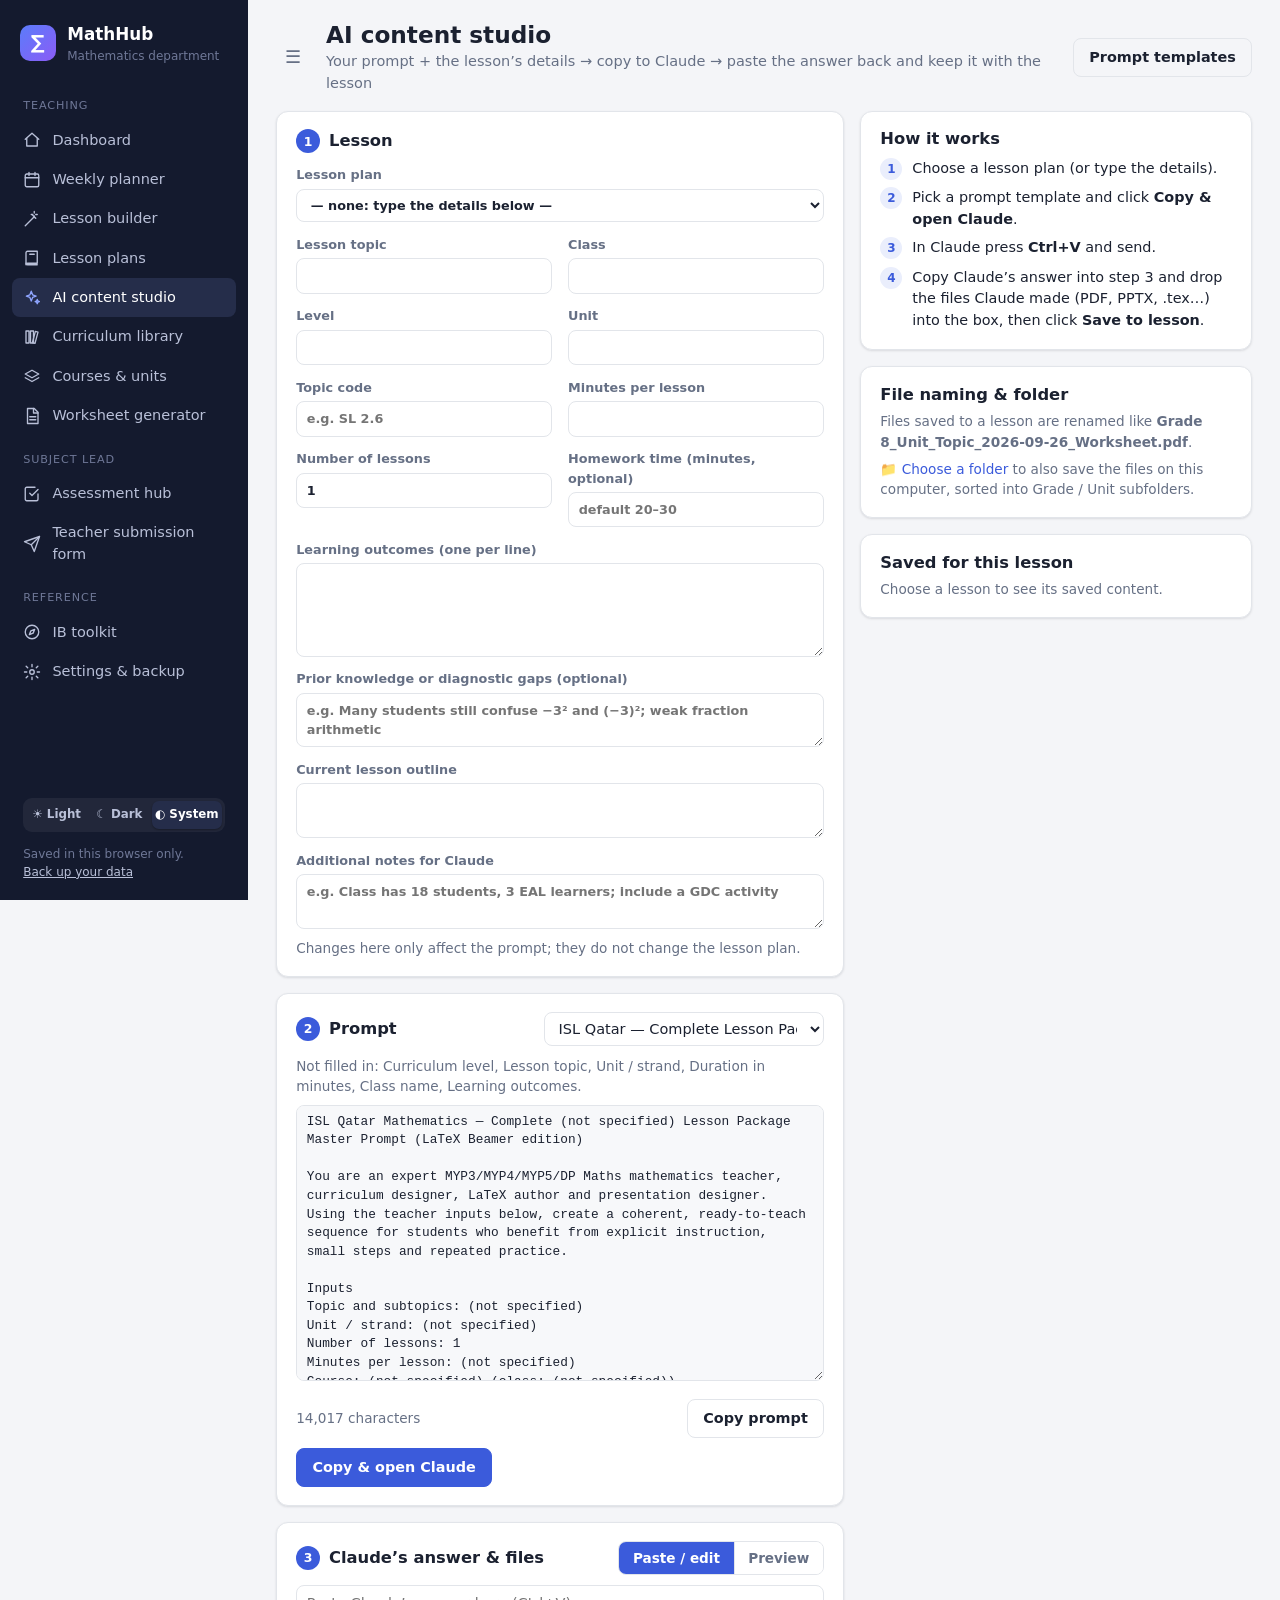
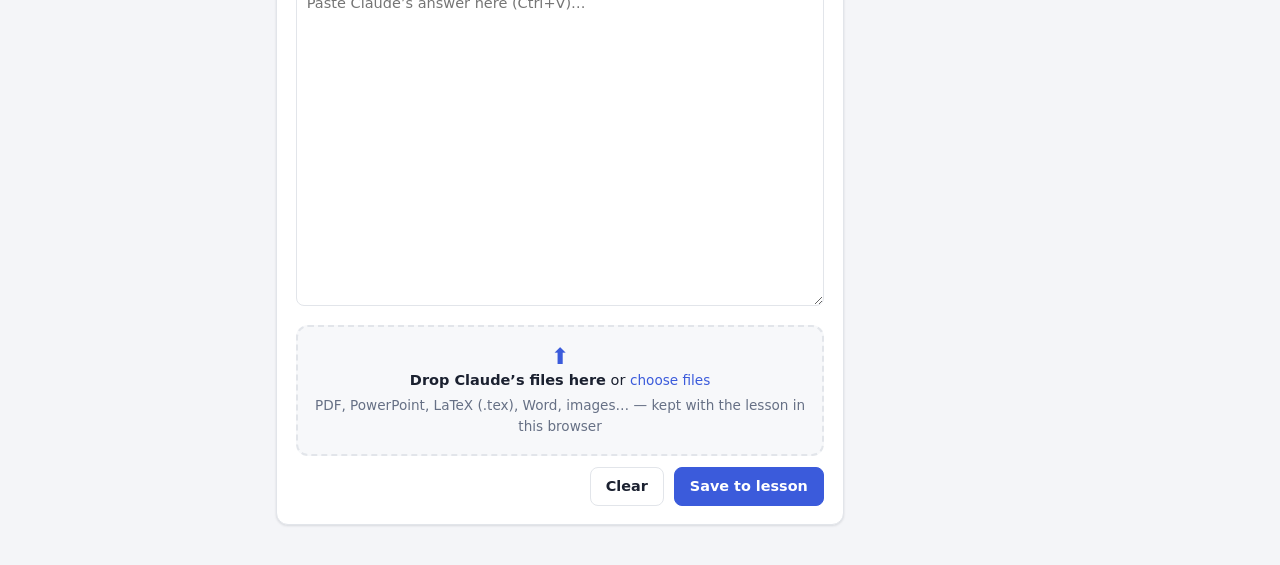
==== commit b7d21040: "Add files via upload" ====
--- a/ai.html
+++ b/ai.html
@@ -94,6 +94,11 @@
             </ol>
           </section>
           <section class="card">
+            <h2 style="margin-bottom:.4rem">File naming &amp; folder</h2>
+            <p class="small muted" style="margin:0 0 .4rem">Files saved to a lesson are renamed like <strong>Grade 8_Unit_Topic_2026-09-26_Worksheet.pdf</strong>.</p>
+            <p class="small muted" data-folder-line style="margin:0"></p>
+          </section>
+          <section class="card">
             <h2 style="margin-bottom:.4rem">Saved for this lesson</h2>
             <div id="saved"></div>
           </section>
--- a/assets/css/style.css
+++ b/assets/css/style.css
@@ -216,6 +216,7 @@
 .form-grid .span-2 { grid-column: 1 / -1; }
 .form-row { display: flex; gap: .6rem; flex-wrap: wrap; align-items: flex-end; }
 .form-row > * { flex: 1; min-width: 120px; }
+.form-row > .btn { flex: 0 0 auto !important; min-width: 0; } /* buttons keep their natural width */
 @media (max-width: 640px) { .form-grid { grid-template-columns: 1fr; } }
 
 .chip-group { display: flex; flex-wrap: wrap; gap: .4rem; }
@@ -224,6 +225,7 @@
   border: 1px solid var(--border); border-radius: 999px; padding: .25rem .7rem .25rem .5rem; cursor: pointer; background: var(--surface);
 }
 .chip-check:has(input:checked) { background: var(--primary-soft); border-color: var(--primary); color: var(--primary); }
+.chip-check:has(input:disabled) { opacity: .55; cursor: not-allowed; }
 .chip { display: inline-block; font-size: .75rem; padding: .1rem .55rem; border-radius: 999px; background: var(--surface-3); color: var(--muted); font-weight: 600; }
 
 /* ---------- Cards & layout ---------- */
@@ -499,6 +501,114 @@
 .tl-room { text-align: left; line-height: 1.2; margin: .05rem 0 .1rem; }
 .slot-room { display: inline-block; font-size: .66rem; font-weight: 700; color: var(--text); background: var(--surface-3); border-radius: 4px; padding: 0 .3rem; vertical-align: 1px; }
 
+/* ---------- Lesson builder ---------- */
+.bl-layout { display: grid; grid-template-columns: minmax(0, 1.45fr) minmax(0, 1fr); gap: 1rem; align-items: start; }
+.bl-side { position: sticky; top: 1rem; }
+@media (max-width: 1100px) { .bl-layout { grid-template-columns: 1fr; } .bl-side { position: static; } }
+.bl-step { display: flex; align-items: center; gap: .55rem; margin-bottom: .75rem; }
+.bl-step > span { width: 24px; height: 24px; border-radius: 50%; display: grid; place-items: center; background: var(--primary); color: var(--on-primary); font-size: .78rem; flex: 0 0 24px; }
+.card-head .bl-step { margin-bottom: 0; }
+.topic-pick { max-height: 340px; overflow-y: auto; border: 1px solid var(--border); border-radius: var(--radius-sm); padding: .3rem; background: var(--surface-2); }
+.tp-unit { font-size: .72rem; font-weight: 700; text-transform: uppercase; letter-spacing: .05em; color: var(--muted); padding: .55rem .5rem .25rem; }
+.tp {
+  display: flex; align-items: center; gap: .5rem; width: 100%; text-align: left; font: inherit; font-size: .88rem; color: var(--text);
+  background: transparent; border: 1px solid transparent; border-radius: 7px; padding: .4rem .55rem; cursor: pointer;
+}
+.tp:hover { background: var(--surface); border-color: var(--border); }
+.tp.active { background: var(--primary-soft); border-color: var(--primary); }
+.tp-code { font-size: .72rem; font-weight: 700; color: var(--primary); background: var(--primary-soft); border-radius: 5px; padding: .05rem .35rem; white-space: nowrap; }
+.tp-title { flex: 1; min-width: 0; }
+.tp-cov { font-size: .72rem; color: var(--faint); font-variant-numeric: tabular-nums; }
+.tp-cov.full { color: var(--success); font-weight: 700; }
+.out-row { flex-direction: row; align-items: flex-start; gap: .55rem; padding: .4rem .2rem; border-bottom: 1px solid var(--border); font-weight: 500; color: var(--text); font-size: .9rem; cursor: pointer; }
+.out-row:last-of-type { border-bottom: 0; }
+.out-row input { margin-top: .22rem; }
+.out-text { flex: 1; }
+.cov { font-weight: 800; font-size: .85rem; min-width: 1.2rem; text-align: center; }
+.cov-none { color: var(--faint); }
+.cov-planned { color: var(--info); }
+.cov-taught { color: var(--success); }
+.bl-preview { border-left: 4px solid var(--c); padding: .2rem 0 .2rem .8rem; }
+.bl-preview h3 { font-size: 1.05rem; margin: .15rem 0 .25rem; }
+.bl-preview ul { margin: .25rem 0 0; padding-left: 1.1rem; }
+.cov-bar { display: flex; height: 8px; border-radius: 999px; overflow: hidden; background: var(--surface-3); margin: .25rem 0 .5rem; }
+.cov-taught-bar { background: var(--success); }
+.cov-planned-bar { background: color-mix(in srgb, var(--info) 55%, transparent); }
+.cov-units { margin-top: .6rem; display: flex; flex-direction: column; gap: .15rem; }
+.legend { display: inline-block; width: 10px; height: 10px; border-radius: 3px; vertical-align: -1px; margin-left: .4rem; }
+.legend.taught { background: var(--success); }
+.legend.planned { background: color-mix(in srgb, var(--info) 55%, transparent); }
+
+/* ---------- AI content studio ---------- */
+#promptOut { font-family: Consolas, "Cascadia Mono", monospace; font-size: .8rem; line-height: 1.45; background: var(--surface-2); }
+.md-view { border: 1px solid var(--border); border-radius: var(--radius-sm); padding: .8rem 1rem; background: var(--surface); max-height: 70vh; overflow-y: auto; line-height: 1.55; }
+.md-view h2, .md-view h3, .md-view h4, .md-view h5 { margin: 1rem 0 .4rem; }
+.md-view h2 { font-size: 1.15rem; } .md-view h3 { font-size: 1.02rem; } .md-view h4, .md-view h5 { font-size: .95rem; }
+.md-view > :first-child { margin-top: 0; }
+.md-view ul, .md-view ol { margin: .3rem 0 .7rem; padding-left: 1.4rem; }
+.md-view hr { border: 0; border-top: 1px solid var(--border); margin: 1rem 0; }
+.md-table { overflow-x: auto; margin: .5rem 0 .8rem; }
+.md-view table { border-collapse: collapse; font-size: .88rem; }
+.md-view th, .md-view td { border: 1px solid var(--border); padding: .35rem .6rem; text-align: left; vertical-align: top; }
+.md-view th { background: var(--surface-2); }
+/* 📎 badge on lesson blocks that have files */
+.files-badge {
+  font: inherit; font-size: .66rem; font-weight: 700; line-height: 1; padding: .12rem .3rem; border-radius: 5px; cursor: pointer;
+  border: 1px solid color-mix(in srgb, var(--c, var(--primary)) 45%, var(--border)); background: var(--surface); color: var(--text);
+}
+.files-badge:hover, .files-badge:focus-visible { background: var(--primary); border-color: var(--primary); color: var(--on-primary); }
+.tl-block .files-badge { position: absolute; top: 2px; right: 3px; z-index: 2; }
+.tl-block.micro .files-badge { top: 50%; transform: translateY(-50%); font-size: .6rem; padding: .05rem .25rem; }
+.tl-block:not(.micro):has(.files-badge) .tl-line { padding-right: 2.2rem; }
+.tl-block.micro:has(.files-badge) .tl-micro { padding-right: 2rem; }
+.files-badge.inline { margin-left: .3rem; vertical-align: 1px; }
+@media print { .files-badge { display: none !important; } }
+.dropzone {
+  margin-top: .8rem; border: 2px dashed var(--border); border-radius: var(--radius); padding: 1.1rem 1rem; text-align: center;
+  cursor: pointer; background: var(--surface-2); display: flex; flex-direction: column; align-items: center; gap: .2rem; transition: border-color .15s, background .15s;
+}
+.dropzone:hover, .dropzone.over { border-color: var(--primary); background: var(--primary-soft); }
+.dz-icon { font-size: 1.4rem; color: var(--primary); line-height: 1; }
+/* AI content studio inside the lesson editor */
+.ai-panel { border: 1px solid var(--border); border-radius: var(--radius); background: var(--surface-2); }
+.ai-panel > summary { cursor: pointer; display: flex; flex-wrap: wrap; align-items: baseline; gap: .3rem .7rem; padding: .7rem .9rem; list-style: none; }
+.ai-panel > summary::-webkit-details-marker { display: none; }
+.ai-panel > summary::before { content: '▸'; color: var(--muted); transition: transform .15s; }
+.ai-panel[open] > summary::before { transform: rotate(90deg); }
+.ai-panel-title { font-weight: 700; }
+.ai-panel-body { padding: 0 .9rem .9rem; display: flex; flex-direction: column; gap: .5rem; }
+.ai-sep { border: 0; border-top: 1px solid var(--border); margin: .5rem 0 .2rem; width: 100%; }
+.file-list { list-style: none; margin: .5rem 0 0; padding: 0; }
+.file-list li { display: flex; align-items: center; gap: .6rem; padding: .4rem .2rem; border-bottom: 1px solid var(--border); font-size: .9rem; }
+.file-list li:last-child { border-bottom: 0; }
+.file-list .file-name { flex: 1; min-width: 0; overflow-wrap: anywhere; font-weight: 600; }
+.file-chips { display: flex; flex-wrap: wrap; gap: .3rem; margin-top: .35rem; }
+.file-chip { font: inherit; font-size: .75rem; border: 1px solid var(--border); background: var(--surface-2); color: var(--text); border-radius: 6px; padding: .12rem .45rem; cursor: pointer; max-width: 100%; overflow: hidden; text-overflow: ellipsis; white-space: nowrap; }
+.file-chip:hover { border-color: var(--primary); color: var(--primary); }
+.tpl-layout { display: grid; grid-template-columns: 220px minmax(0, 1fr); gap: 1rem; }
+@media (max-width: 700px) { .tpl-layout { grid-template-columns: 1fr; } }
+.chip.ph { border: 1px solid var(--border); cursor: pointer; font-family: Consolas, monospace; font-weight: 600; }
+.chip.ph:hover { border-color: var(--primary); color: var(--primary); }
+
+/* ---------- Curriculum library ---------- */
+.lib-unit .progress { margin-top: .45rem; max-width: 320px; }
+.lib-body { padding: 0 1rem 1rem 3.9rem; }
+@media (max-width: 760px) { .lib-body { padding-left: 1rem; } }
+.lib-topic { border-top: 1px solid var(--border); padding: .7rem 0 .5rem; }
+.lib-topic:first-child { border-top: 0; }
+.lib-topic-head { display: flex; align-items: center; gap: .5rem; flex-wrap: wrap; }
+.lib-topic-head .grow { flex: 1; }
+.lib-outcomes { list-style: none; margin: .35rem 0 0; padding: 0; }
+.lib-outcomes li { display: flex; gap: .5rem; align-items: flex-start; font-size: .88rem; padding: .15rem 0; }
+.strand-tag { display: inline-block; font-size: .7rem; font-weight: 700; padding: .08rem .45rem; border-radius: 999px; color: var(--s); background: color-mix(in srgb, var(--s) 14%, transparent); }
+.strand-chip { font: inherit; font-size: .78rem; font-weight: 600; border: 1px solid var(--border); background: var(--surface); color: var(--text); border-radius: 999px; padding: .2rem .7rem; cursor: pointer; }
+.strand-chip[style] { border-color: color-mix(in srgb, var(--s) 45%, var(--border)); }
+.strand-chip.active { background: var(--primary); border-color: var(--primary); color: var(--on-primary); }
+.strand-chip[style].active { background: var(--s); border-color: var(--s); color: #fff; }
+.strand-dot { display: inline-block; width: 7px; height: 7px; border-radius: 50%; background: var(--s); vertical-align: 1px; margin-left: .2rem; }
+pre.fmt { margin: 0; font-size: .78rem; background: var(--surface-2); border: 1px solid var(--border); border-radius: var(--radius-sm); padding: .6rem .75rem; white-space: pre-wrap; }
+code { font-size: .85em; background: var(--surface-3); border-radius: 4px; padding: 0 .25rem; }
+
 /* ---------- Lessons ---------- */
 .lesson-group { margin-bottom: 1.2rem; }
 .lesson-group > h3 { font-size: .78rem; text-transform: uppercase; letter-spacing: .06em; color: var(--muted); margin-bottom: .5rem; }
@@ -563,6 +673,17 @@
 .qlist .lvl { font-family: "Segoe UI", sans-serif; font-size: .62rem; color: #999; margin-left: .35rem; vertical-align: super; }
 .sheet .answer-list li { min-height: 0; padding: .12rem 0; }
 .sheet-foot { margin-top: 1.4rem; font-family: "Segoe UI", sans-serif; font-size: .7rem; color: #888; text-align: right; }
+/* LaTeX look: KaTeX typesets the maths; its Computer Modern font (KaTeX_Main) is used for the text too */
+.sheet.tex, .sheet.tex .sheet-course, .sheet.tex .sheet-fields, .sheet.tex h3, .sheet.tex .sheet-foot, .sheet.tex .lvl { font-family: KaTeX_Main, "Latin Modern Roman", "Times New Roman", serif; }
+.sheet.tex { font-size: 16px; }
+.sheet.tex .sheet-course { text-transform: none; font-variant: small-caps; letter-spacing: .04em; font-size: .85rem; }
+.sheet.tex h2 { font-weight: 700; font-size: 1.55rem; }
+.sheet.tex h3 { text-transform: none; letter-spacing: 0; font-size: 1.1rem; font-weight: 700; color: #111; border-bottom: 0; }
+.sheet.tex .sheet-fields { font-size: .9rem; }
+.sheet .kx { cursor: pointer; border-radius: 3px; }
+.sheet .kx .katex { font-size: 1em; }
+.sheet .kx:hover { background: #eef1ff; }
+@media print { .sheet .kx:hover { background: none; } }
 .frac { display: inline-flex; flex-direction: column; vertical-align: middle; text-align: center; font-size: .92em; margin: 0 .12em; line-height: 1.15; }
 .frac > span:first-child { border-bottom: 1px solid currentColor; padding: 0 .2em; }
 .frac > span:last-child { padding: 0 .2em; }
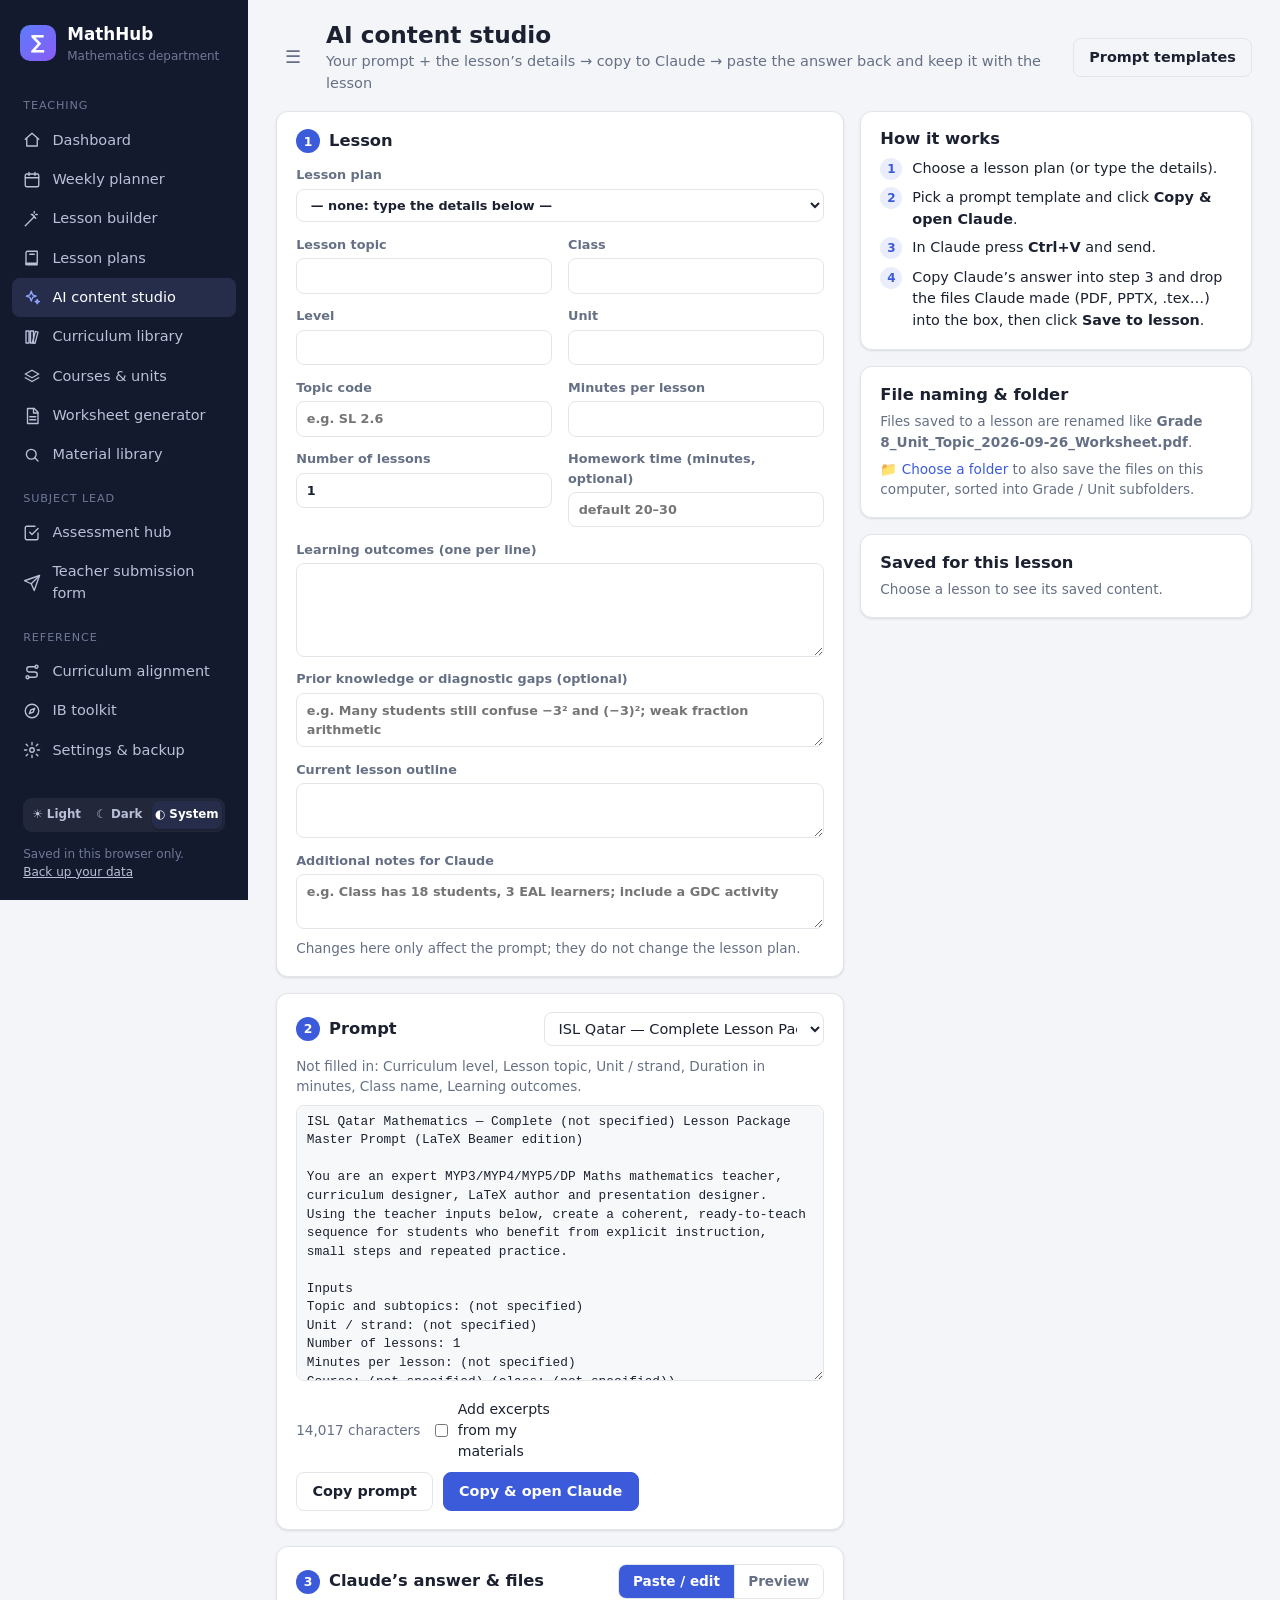
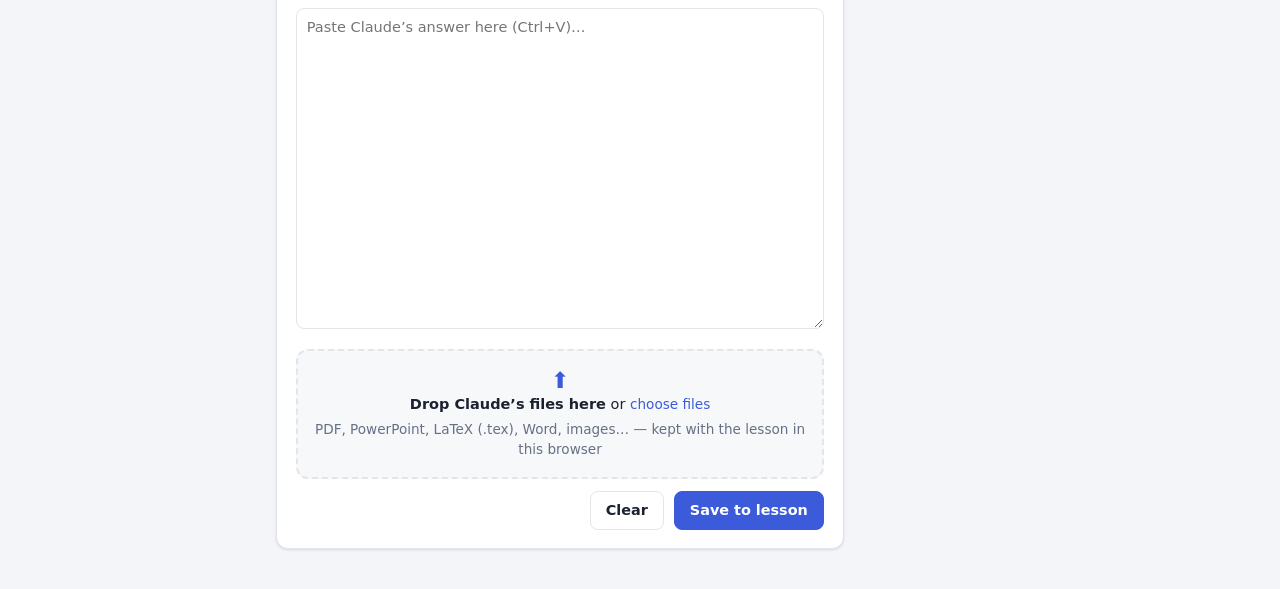
==== commit 7b03aab5: "Bring in latest MathHub from the other computer (7 Oct) Material library, curriculum alignment and p" ====
--- a/ai.html
+++ b/ai.html
@@ -4,6 +4,7 @@
   <meta charset="UTF-8">
   <meta name="viewport" content="width=device-width, initial-scale=1">
   <title>AI content studio · MathHub</title>
+  <link rel="icon" href="assets/favicon.svg" type="image/svg+xml">
   <link rel="stylesheet" href="assets/css/style.css">
   <script>try{var t=localStorage.getItem("mathhub.theme");if(t==="light"||t==="dark")document.documentElement.dataset.theme=t;}catch(e){}</script>
 </head>
@@ -53,6 +54,8 @@
             <textarea id="promptOut" rows="14" readonly aria-label="Prompt to send to Claude"></textarea>
             <div class="form-row" style="margin-top:.7rem;align-items:center">
               <span class="small muted" id="promptInfo"></span>
+              <label class="inline small" title="Adds the best-matching passages from your Material library, so Claude matches your level, notation and style"><input type="checkbox" id="matCtx"> Add excerpts from my materials</label>
+              <span class="small muted" id="matInfo"></span>
               <span class="grow"></span>
               <button class="btn btn-ghost" id="copyPrompt" style="flex:0">Copy prompt</button>
               <button class="btn btn-primary" id="copyOpen" style="flex:0">Copy &amp; open Claude</button>
@@ -110,6 +113,7 @@
 <script src="assets/js/core.js"></script>
 <script src="assets/js/curricula.js"></script>
 <script src="assets/js/prompts.js"></script>
+<script src="assets/js/matindex.js"></script>
 <script src="assets/js/ai.js"></script>
 </body>
 </html>
--- a/assets/css/style.css
+++ b/assets/css/style.css
@@ -198,6 +198,7 @@
 }
 .icon-btn:hover { background: var(--surface-3); color: var(--text); }
 .icon-btn.sm { width: 26px; height: 26px; font-size: 1rem; }
+.icon-btn:disabled { opacity: .3; cursor: default; background: none; }
 .link { background: none; border: 0; padding: 0; font: inherit; font-size: .85rem; color: var(--primary); cursor: pointer; text-decoration: none; }
 .link:hover { text-decoration: underline; }
 
@@ -253,6 +254,11 @@
 .banner h2 { margin-bottom: .2rem; }
 
 /* ---------- Badges ---------- */
+.teacher-field { flex-basis: 100%; display: grid; grid-template-columns: 5.5rem 1fr; gap: .5rem; align-items: start; }
+.teacher-field > .small { padding-top: .35rem; }
+.curric-group { display: inline-flex; flex-wrap: wrap; align-items: center; gap: .3rem; padding: .15rem .45rem .15rem .15rem; border: 1px solid var(--border); border-radius: 999px; }
+.curric-name { font-size: .78rem; font-weight: 700; padding: 0 .3rem 0 .45rem; color: var(--muted); }
+.curric-tags { margin-top: .25rem; display: flex; flex-wrap: wrap; gap: .25rem; }
 .badge { display: inline-flex; align-items: center; gap: .3rem; font-size: .72rem; font-weight: 700; padding: .12rem .5rem; border-radius: 999px; white-space: nowrap; }
 .tone-neutral { background: var(--surface-3); color: var(--muted); }
 .tone-info { background: var(--info-soft); color: var(--info); }
@@ -360,6 +366,15 @@
 }
 .tab:hover { color: var(--text); }
 .tab.active { color: var(--text); border-bottom-color: var(--c, var(--primary)); }
+.tab[draggable="true"] { cursor: grab; }
+.drag-handle { cursor: grab; color: var(--muted); font-size: .9rem; letter-spacing: -2px; padding: 0 .15rem; user-select: none; flex: 0 0 auto; }
+.drag-handle:hover { color: var(--text); }
+.row-item.dragging { opacity: .45; }
+.row-item.drop-before { box-shadow: inset 0 3px 0 var(--primary); }
+.row-item.drop-after { box-shadow: inset 0 -3px 0 var(--primary); }
+.tab.dragging { opacity: .45; }
+.tab.drop-before { box-shadow: inset 3px 0 0 var(--primary); }
+.tab.drop-after { box-shadow: inset -3px 0 0 var(--primary); }
 
 /* ---------- Modal ---------- */
 dialog.modal {
@@ -485,6 +500,18 @@
 .slot.ev-block, .slot.ev-card { background: color-mix(in srgb, var(--c) 20%, var(--surface)); border-color: color-mix(in srgb, var(--c) 45%, var(--border)); border-left-color: var(--c); }
 .slot.ev-block:hover, .slot.ev-card:hover { background: color-mix(in srgb, var(--c) 30%, var(--surface)); }
 .slot.ev-block .slot-class, .slot.ev-card .slot-class { color: var(--text); }
+/* duties: half of the ISL Qatar fox's face peeks in from the right edge, faded, behind the text */
+.slot.duty { isolation: isolate; overflow: hidden; }
+.slot.ev-card.duty { position: relative; }
+.slot.duty::before {
+  content: ''; position: absolute; z-index: -1; pointer-events: none;
+  top: 50%; right: 0; height: max(118%, 42px); aspect-ratio: 522 / 445;
+  transform: translate(50%, -50%); /* the face's centre line sits on the right edge: half of it shows */
+  background: url('../../images/fox-face.png') center / contain no-repeat; opacity: .24;
+}
+:root[data-theme="dark"] .slot.duty::before { opacity: .3; }
+@media (prefers-color-scheme: dark) { :root:not([data-theme="light"]) .slot.duty::before { opacity: .3; } }
+@media print { .slot.duty::before { opacity: .18; } }
 .tl-day { cursor: copy; }
 .tl-day .slot { cursor: pointer; }
 .day-add-row { display: flex; gap: .4rem; }
@@ -651,6 +678,30 @@
 .topic-row:last-child { border-bottom: 0; }
 .topic-row label { flex: 1; flex-direction: row; align-items: center; gap: .5rem; font-weight: 500; color: var(--text); font-size: .88rem; cursor: pointer; }
 .topic-row input[type=number] { width: 58px; padding: .2rem .35rem; }
+.topic-row.off label { color: var(--muted); font-weight: 400; cursor: default; }
+.topic-unit { position: sticky; top: 0; z-index: 1; background: var(--surface-2, var(--bg)); padding: .35rem .6rem; font-size: .74rem; font-weight: 700; text-transform: uppercase; letter-spacing: .05em; color: var(--muted); border-bottom: 1px solid var(--border); }
+.ai-badge { display: inline-block; font-size: .64rem; font-weight: 700; letter-spacing: .04em; padding: .05rem .35rem; border-radius: 4px; background: color-mix(in srgb, var(--primary) 18%, transparent); color: var(--primary); vertical-align: 1px; }
+.ai-panel { gap: .6rem; margin-bottom: 1rem; }
+.tex-panel { gap: .6rem; margin-bottom: 1rem; }
+/* TikZ figures (drawn by tikz.js at true size) */
+.sheet .fig { display: block; text-align: center; margin: .5rem 0 .3rem; cursor: pointer; break-inside: avoid; }
+.sheet .fig svg { max-width: 100%; height: auto; overflow: visible; }
+.sheet .fig:hover { outline: 1px dashed #9fb0f5; outline-offset: 4px; }
+.sheet .fig.fig-warn:hover { outline-color: #e0a040; }
+.fig-missing { display: inline-block; font-size: .8em; color: #8a6d00; border: 1px dashed #e0c060; padding: .4rem .6rem; border-radius: 4px; }
+@media print { .sheet .fig:hover { outline: none; } }
+.tex-panel textarea { font-family: ui-monospace, Consolas, monospace; font-size: .8rem; line-height: 1.45; white-space: pre; overflow: auto; tab-size: 2; }
+.ai-steps { margin: 0; padding-left: 1.2rem; display: grid; gap: .7rem; font-size: .88rem; }
+.ai-steps textarea { margin-top: .45rem; font-family: ui-monospace, Consolas, monospace; font-size: .78rem; }
+.ai-row { display: flex; gap: .45rem; align-items: center; flex-wrap: wrap; margin-top: .45rem; }
+#aiTopics { display: flex; flex-wrap: wrap; gap: .35rem; }
+.ai-chip { font-size: .76rem; padding: .15rem .5rem; border-radius: 999px; border: 1px dashed var(--border); color: var(--muted); }
+.ai-chip.done { border-style: solid; color: var(--text); }
+.ai-fix { margin-top: .6rem; padding: .6rem .75rem; border: 1px solid #e0c060; background: color-mix(in srgb, #f5c542 12%, transparent); border-radius: var(--radius-sm); font-size: .85rem; }
+.ai-fix blockquote { margin: .45rem 0; padding: .45rem .6rem; border-left: 3px solid #e0c060; background: var(--surface-2); font-family: ui-monospace, Consolas, monospace; font-size: .78rem; white-space: pre-wrap; }
+.ai-pending { font-style: italic; color: #8a6d00; background: #fff8e1; border: 1px dashed #e0c060; border-radius: 4px; padding: .5rem .7rem; margin: .3rem 0 .6rem; font-size: .9em; }
+@media print { .ai-pending { display: none !important; } }
+.topic-note { margin: 0; padding: .45rem .6rem; font-size: .78rem; color: var(--muted); border-bottom: 1px solid var(--border); }
 .ws-preview { display: flex; flex-direction: column; gap: 1rem; }
 .ws-actions { display: flex; gap: .5rem; flex-wrap: wrap; align-items: center; }
 
@@ -810,3 +861,120 @@
   .day-note:placeholder-shown { display: none; }
   details.unit-card > summary { padding-left: 0; }
 }
+
+/* ---------- Curriculum alignment page ---------- */
+.al-page { display: grid; gap: 1.1rem; }
+.al-legend { display: flex; flex-wrap: wrap; gap: .5rem 1.2rem; margin-top: 1rem; font-size: .8rem; color: var(--muted); }
+.al-legend > span { display: inline-flex; align-items: center; gap: .35rem; }
+.al-gap-mark { display: inline-grid; place-items: center; width: 1.05rem; height: 1.05rem; border-radius: 50%; background: #f59e0b; color: #111; font-size: .7rem; font-weight: 800; flex: 0 0 auto; }
+.al-ext { display: inline-block; font-size: .62rem; font-weight: 800; padding: 0 .3rem; border-radius: 4px; background: color-mix(in srgb, #a855f7 22%, transparent); color: #a855f7; vertical-align: 1px; }
+/* pathway diagram */
+.al-flow { display: flex; align-items: center; gap: .6rem; overflow-x: auto; padding-bottom: .3rem; }
+.al-fork { display: grid; gap: .7rem; flex: 1; min-width: 640px; }
+.al-lane { display: flex; align-items: center; gap: .5rem; padding: .55rem .7rem; border-radius: var(--radius); }
+.al-lane.std { background: color-mix(in srgb, #3b82f6 9%, transparent); border: 1px solid color-mix(in srgb, #3b82f6 30%, transparent); }
+.al-lane.ext { background: color-mix(in srgb, #a855f7 9%, transparent); border: 1px solid color-mix(in srgb, #a855f7 30%, transparent); }
+.al-node { display: grid; gap: .1rem; padding: .5rem .75rem; border-radius: var(--radius-sm); background: var(--surface); border: 1px solid var(--border); min-width: 118px; }
+.al-node strong { font-size: .92rem; }
+.al-node span { font-size: .74rem; color: var(--muted); }
+.al-node.start { align-self: stretch; align-content: center; }
+.al-node.dp { border-color: #3b82f6; }
+.al-node.dp.hl { border-color: #a855f7; }
+.al-arrow { color: var(--muted); font-size: 1.1rem; }
+.al-ends { display: grid; gap: .35rem; }
+/* KPIs */
+.al-kpis { display: grid; grid-template-columns: repeat(auto-fit, minmax(230px, 1fr)); gap: 1rem; }
+.al-kpi { display: grid; gap: .5rem; }
+.al-kpi-head { display: grid; }
+.al-kpi-head strong { font-size: 1.05rem; }
+.al-kpi-num { font-size: 1.7rem; font-weight: 800; line-height: 1.1; }
+.al-kpi-num .small { font-weight: 500; }
+.al-bar { display: flex; height: 10px; border-radius: 999px; overflow: hidden; background: var(--surface-3); }
+.al-bar .r { background: #16a34a; } .al-bar .p { background: #3b82f6; } .al-bar .n { background: #94a3b8; }
+.al-kpi-legend { display: flex; flex-wrap: wrap; gap: .6rem; align-items: center; }
+.al-kpi-legend > span { display: inline-flex; align-items: center; gap: .25rem; }
+.al-findings { margin: 0; padding-left: 1.3rem; display: grid; gap: .6rem; font-size: .9rem; line-height: 1.5; }
+/* heatmap */
+.al-heat td.num { background: color-mix(in srgb, var(--primary) var(--a, 0%), transparent); font-weight: 700; }
+.al-heat .sep { border-left: 2px solid var(--border); }
+.al-heat .al-total td { font-weight: 800; background: var(--surface-2); }
+/* coverage */
+.al-filters { display: flex; flex-wrap: wrap; gap: .4rem; align-items: center; margin: -.4rem 0 .8rem; }
+.chip-btn { font: inherit; font-size: .78rem; font-weight: 600; padding: .25rem .65rem; border-radius: 999px; border: 1px solid var(--border); background: var(--surface); color: var(--muted); cursor: pointer; }
+.chip-btn.active { background: var(--primary-soft); border-color: var(--primary); color: var(--primary); }
+.al-filters .small { margin-left: auto; }
+.al-unit { margin: 1.1rem 0 .45rem; font-size: .95rem; }
+.al-cov td { vertical-align: top; }
+.al-code { white-space: nowrap; width: 5.5rem; }
+.al-title { width: 22%; font-weight: 600; }
+.al-from { width: 30%; }
+.al-chip { display: inline-flex; align-items: baseline; gap: .25rem; margin: 0 .3rem .3rem 0; padding: .12rem .5rem; border-radius: 6px; font-size: .75rem; background: var(--surface-2); border: 1px solid var(--border); line-height: 1.35; }
+.al-chip b { font-size: .68rem; padding: 0 .3rem; border-radius: 4px; color: #fff; }
+.al-chip.g8 b { background: #0891b2; } .al-chip.g9 b { background: #2563eb; } .al-chip.g10 b { background: #7c3aed; }
+.al-chip.dim { opacity: .55; }
+.al-gap { margin-top: .3rem; display: flex; gap: .35rem; align-items: flex-start; color: #b45309; font-weight: 600; }
+:root[data-theme="dark"] .al-gap { color: #fbbf24; }
+@media (prefers-color-scheme: dark) { :root:not([data-theme="light"]) .al-gap { color: #fbbf24; } }
+.al-tags { display: flex; flex-wrap: wrap; gap: .25rem; }
+/* repeats */
+.al-rep tr.none td:first-child { opacity: .6; }
+.al-dp { display: inline-block; font-size: .72rem; padding: .05rem .4rem; border-radius: 4px; margin: 0 .15rem .15rem 0; white-space: nowrap; }
+.al-dp.R { background: color-mix(in srgb, #16a34a 20%, transparent); font-weight: 800; }
+.al-dp.P { background: color-mix(in srgb, #3b82f6 14%, transparent); }
+.al-list { list-style: none; margin: 0; padding: 0; display: grid; gap: .45rem; }
+.al-list li { display: flex; flex-wrap: wrap; gap: .4rem; align-items: baseline; }
+.al-recs { display: grid; grid-template-columns: repeat(auto-fit, minmax(260px, 1fr)); gap: .9rem; }
+.al-rec { border: 1px solid var(--border); border-radius: var(--radius); padding: .8rem 1rem; background: var(--surface-2); }
+.al-rec h3 { font-size: .95rem; margin-bottom: .35rem; }
+.al-rec ul { margin: 0; padding-left: 1.1rem; display: grid; gap: .35rem; font-size: .86rem; }
+@media print {
+  .al-page { display: block; } .al-page > * { margin-bottom: 1rem; break-inside: avoid-page; }
+  .al-filters, #courseTabs, #gradeTabs { display: none !important; }
+  .al-fork { min-width: 0; }
+}
+
+/* ---------- Material library ---------- */
+.mat-page { display: grid; gap: 1.1rem; }
+.mat-searchbar { display: flex; gap: .6rem; }
+.mat-searchbar input { flex: 1; font-size: 1rem; padding: .7rem .9rem; }
+.mat-filters { display: flex; flex-wrap: wrap; gap: .4rem; align-items: center; margin: .8rem 0 .4rem; }
+.mat-grade { width: auto; padding: .25rem .5rem; font-size: .8rem; margin-left: auto; }
+.mat-hit { display: flex; gap: .8rem; align-items: flex-start; padding: .85rem 0; border-top: 1px solid var(--border); }
+.mat-hit-icon { font-size: 1.5rem; line-height: 1; padding-top: .1rem; }
+.mat-hit-head { display: flex; flex-wrap: wrap; gap: .4rem; align-items: center; }
+.mat-snip { margin: .35rem 0 0; font-size: .86rem; line-height: 1.5; color: var(--text); }
+.mat-snip mark { background: color-mix(in srgb, #f59e0b 35%, transparent); color: inherit; border-radius: 3px; padding: 0 .1em; }
+.mat-hit-actions { display: grid; gap: .35rem; flex: 0 0 auto; }
+.mat-score { display: inline-block; width: 46px; height: 5px; border-radius: 999px; background: var(--surface-3); overflow: hidden; margin-left: .2rem; }
+.mat-score i { display: block; height: 100%; background: var(--primary); }
+.mat-sources { display: grid; gap: .8rem; }
+.mat-src { display: flex; gap: 1rem; align-items: center; justify-content: space-between; padding: .8rem 1rem; border: 1px solid var(--border); border-radius: var(--radius); background: var(--surface-2); }
+.mat-src > div:first-child { display: grid; gap: .2rem; }
+.mat-src-actions { display: flex; gap: .4rem; flex-wrap: wrap; flex: 0 0 auto; }
+.mat-progress { display: grid; gap: .35rem; margin-top: .8rem; }
+.mat-bar { height: 6px; border-radius: 999px; background: var(--surface-3); overflow: hidden; }
+.mat-bar span { display: block; height: 100%; width: 0; background: var(--primary); transition: width .2s; }
+@media (max-width: 640px) { .mat-hit { flex-wrap: wrap; } .mat-hit-actions { grid-auto-flow: column; } .mat-src { flex-direction: column; align-items: stretch; } }
+
+/* ---------- Assessment hub: calendar import and tracking ---------- */
+.a-table .block-row th { background: var(--surface-2); font-size: .82rem; text-transform: none; letter-spacing: 0; padding: .45rem .75rem; }
+.a-table .course-tag { margin-top: .2rem; }
+.toddle-copy { font-family: ui-monospace, Consolas, monospace; font-size: .72rem; background: none; border: 1px dashed var(--border); border-radius: 6px; padding: .15rem .35rem; color: inherit; cursor: copy; text-align: left; }
+.toddle-copy:hover { background: var(--surface-2); }
+.toddle-name {font-family: ui-monospace, Consolas, monospace; font-size: .74rem; }
+.cal-import { max-height: 60vh; overflow: auto; }
+.cal-import .table { font-size: .8rem; }
+.cal-import .table td, .cal-import .table th { padding: .4rem .5rem; }
+.cal-import select { width: auto; min-width: 7rem; padding: .2rem .4rem; font-size: .8rem; }
+.cal-import code { font-size: .72rem; }
+.cal-people { display: flex; flex-wrap: wrap; gap: .4rem 1rem; align-items: end; margin: 0 0 .7rem; padding: .6rem .7rem; border: 1px solid var(--border); border-radius: 10px; }
+.cal-people > strong { flex-basis: 100%; }
+.cal-people label { display: flex; flex-direction: column; gap: .2rem; margin: 0; }
+.cal-people select { width: auto; min-width: 11rem; padding: .25rem .4rem; font-size: .8rem; }
+.cal-kind { font-size: .66rem; font-weight: 700; text-transform: uppercase; letter-spacing: .04em; padding: .05rem .4rem; border-radius: 999px; background: var(--surface-3); color: var(--muted); white-space: nowrap; }
+.agenda-item.cal-sit .cal-kind { background: color-mix(in srgb, var(--primary) 18%, transparent); color: var(--primary); }
+.agenda-item.cal-due .cal-kind { background: color-mix(in srgb, #f59e0b 20%, transparent); color: #b45309; }
+.agenda-item.cal-due.late .cal-kind { background: color-mix(in srgb, #dc2626 18%, transparent); color: #dc2626; }
+.agenda-item[data-open-a] { cursor: pointer; }
+.agenda-item[data-open-a]:hover { background: var(--surface-2); }
+.week-block.this-week h4 { color: var(--primary); }
